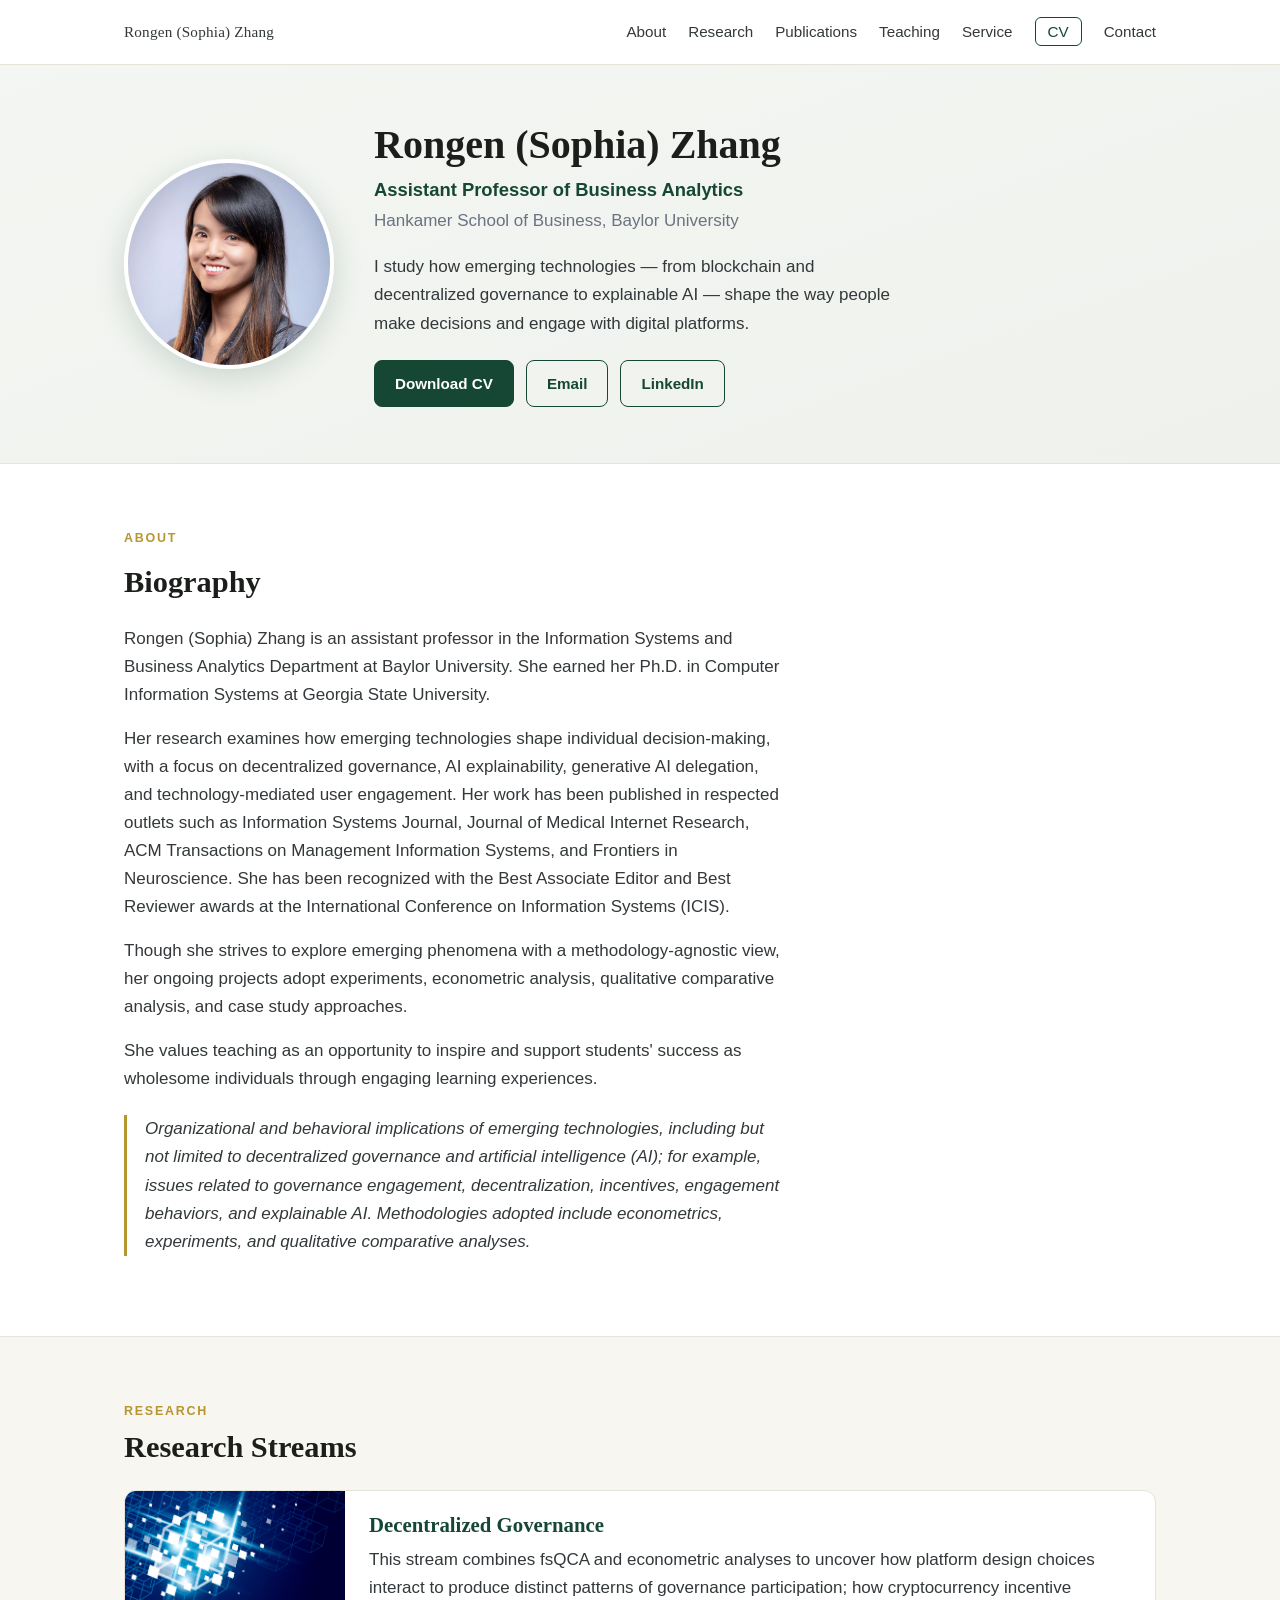
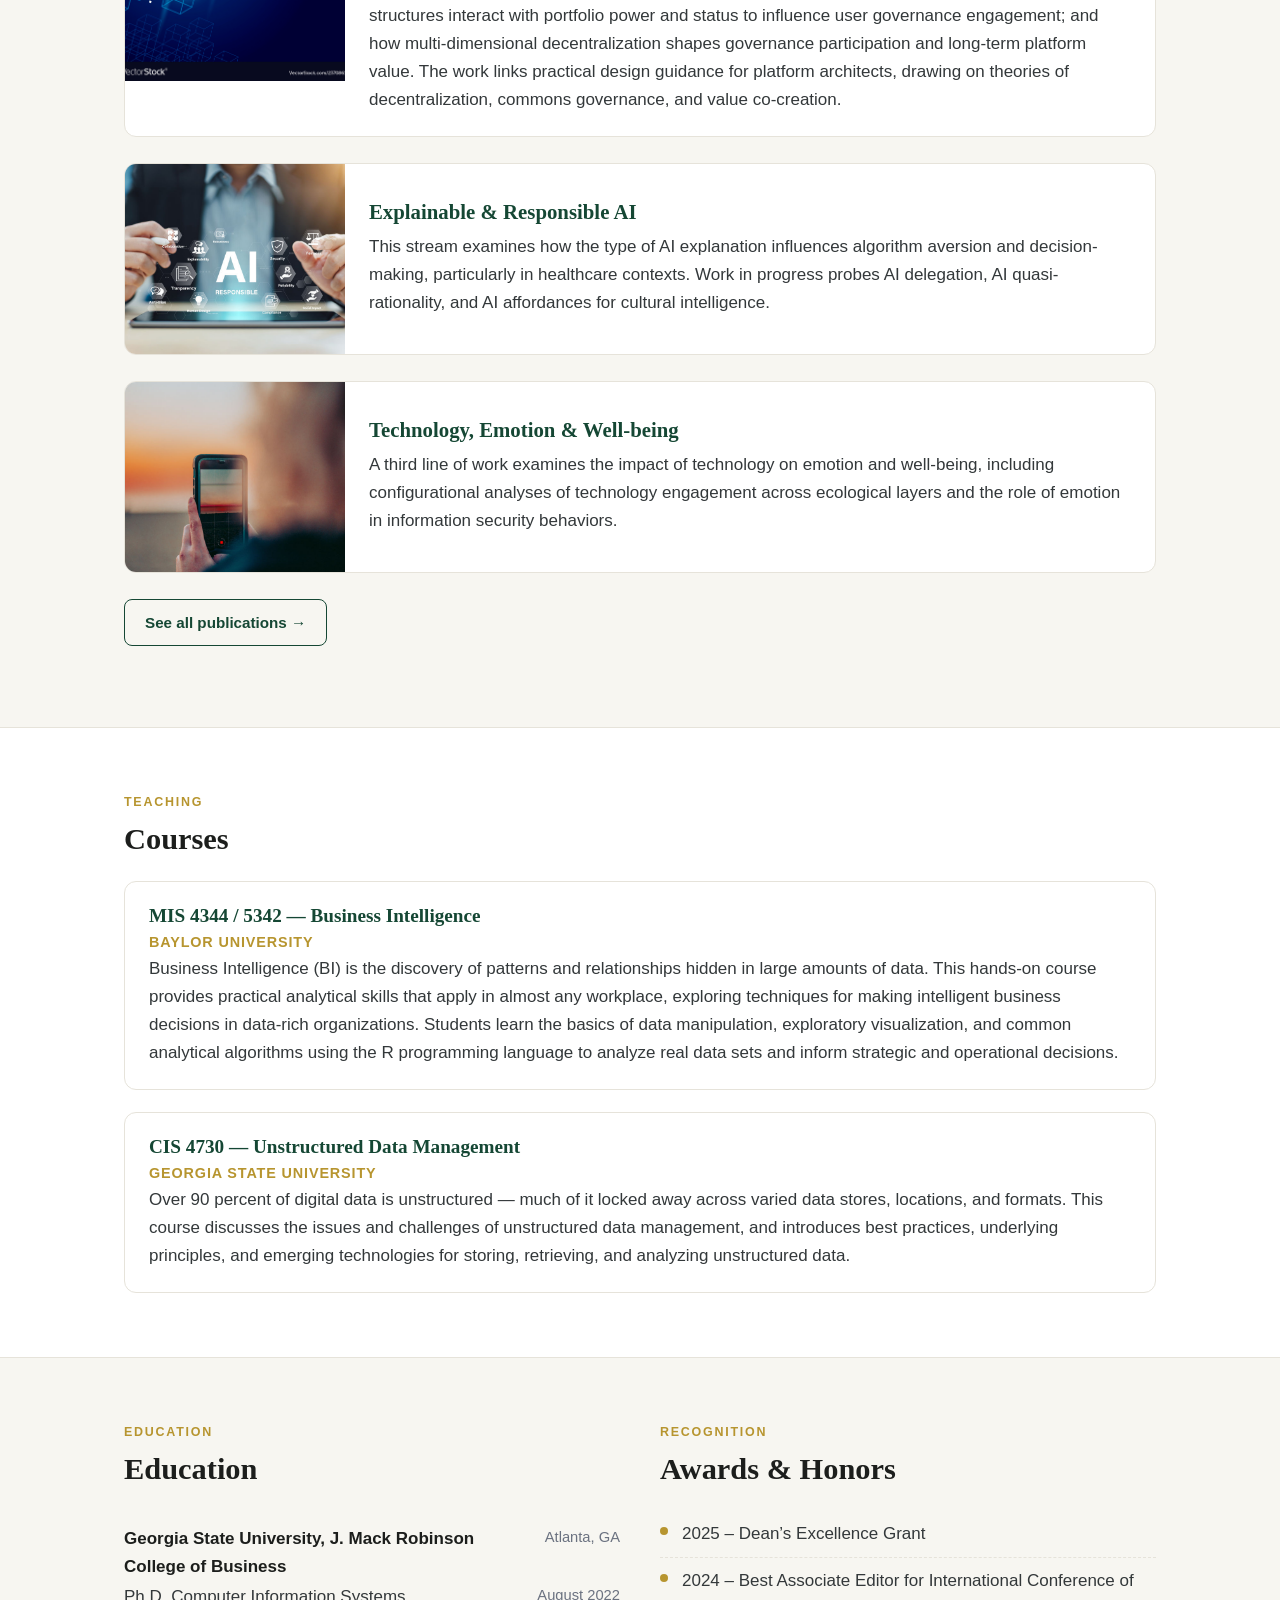
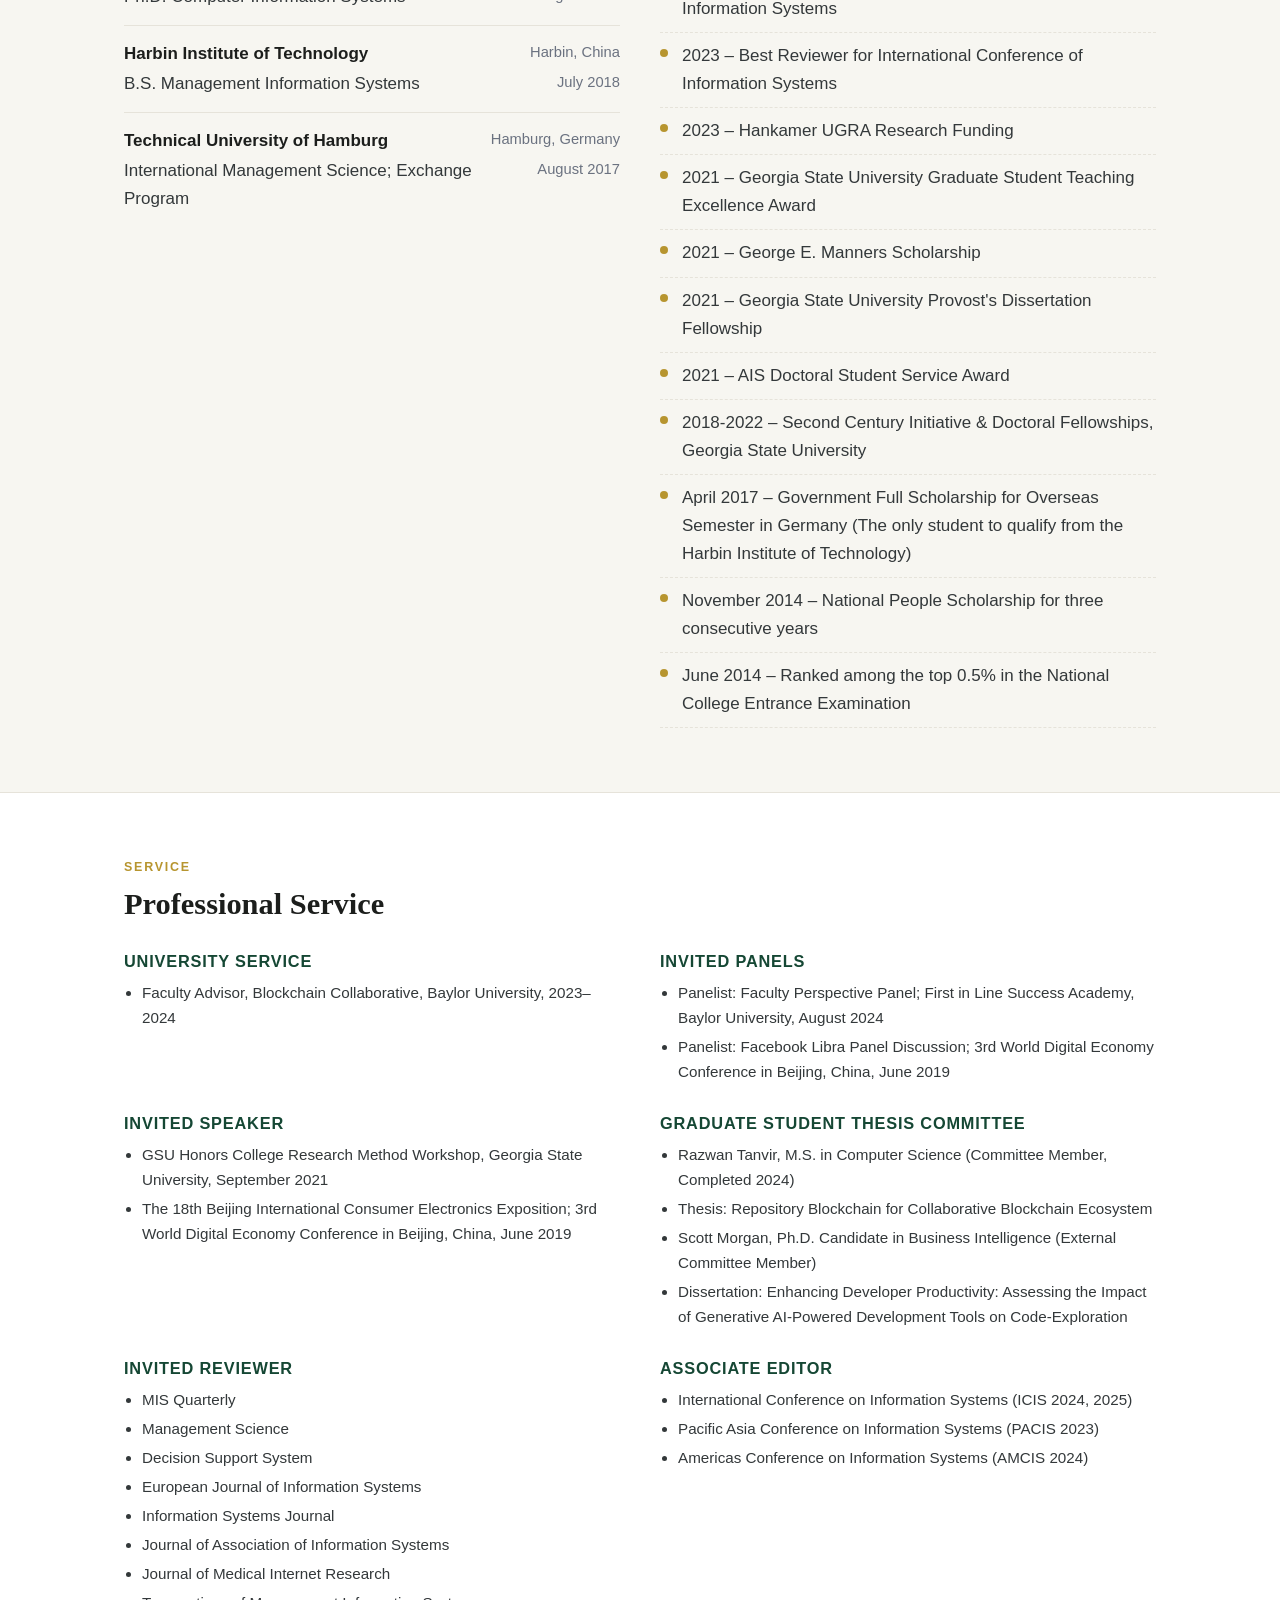
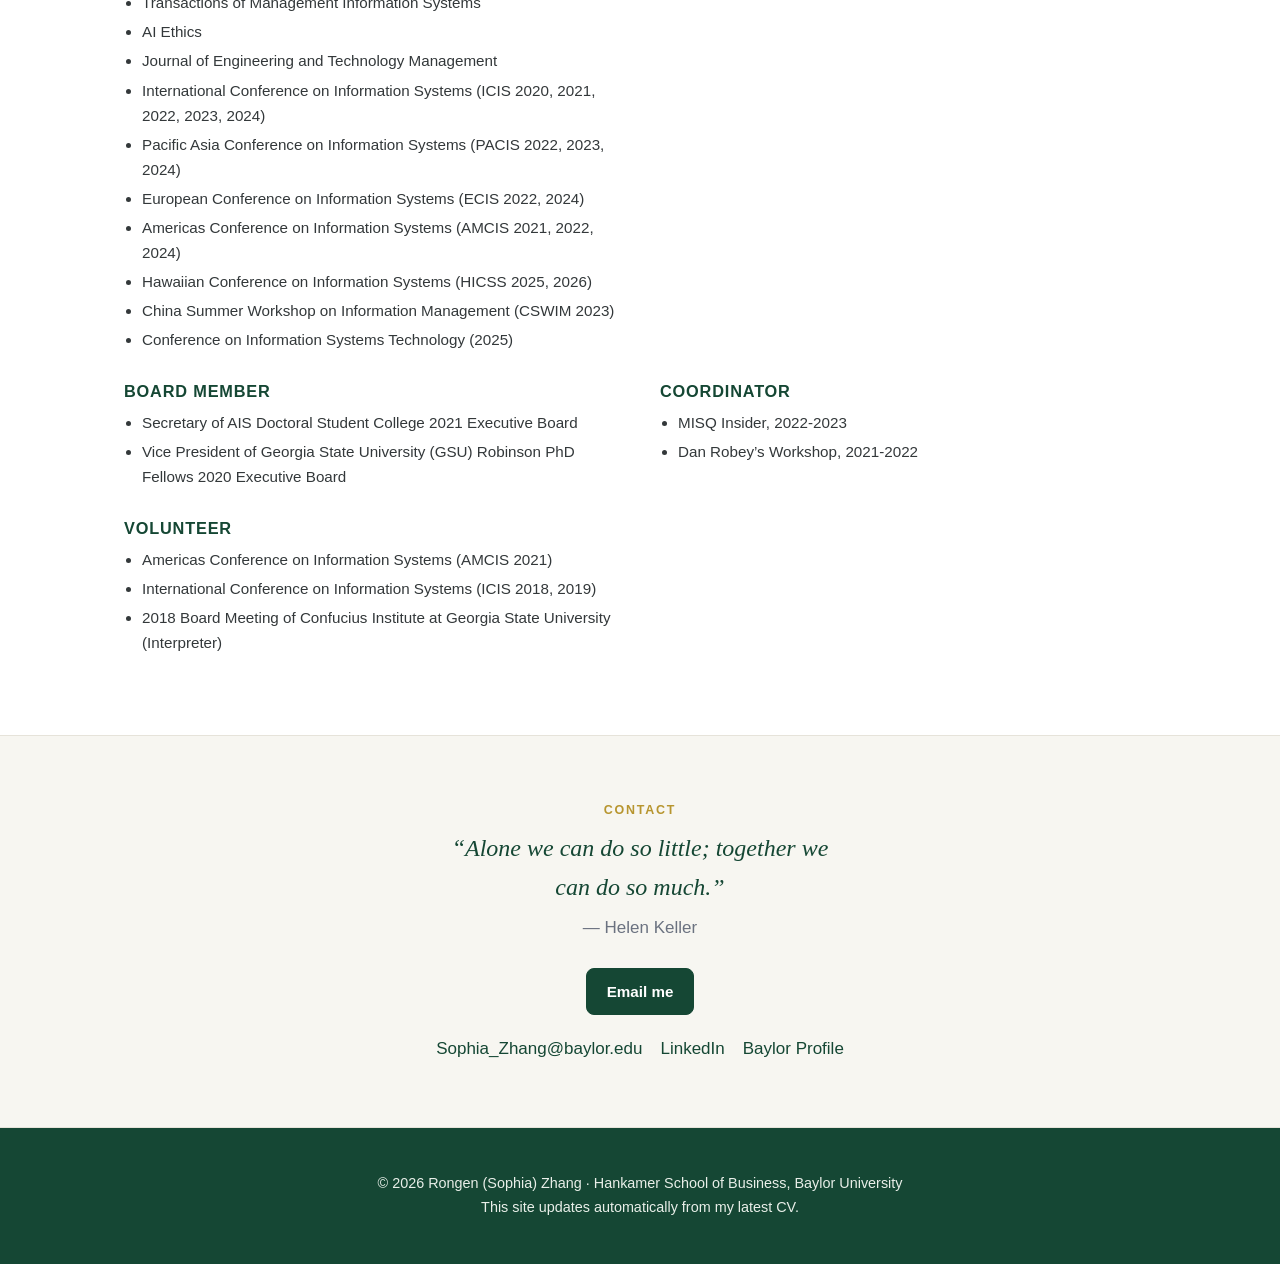
==== docs/index.html @ 72b899aa "Initial self-updating academic website generated from CV" ====
<!DOCTYPE html>
<html lang="en">
<head>
<meta charset="utf-8">
<meta name="viewport" content="width=device-width, initial-scale=1">
<title>Rongen (Sophia) Zhang — Assistant Professor of Business Analytics</title>
<meta name="description" content="Rongen (Sophia) Zhang, Assistant Professor of Business Analytics, Hankamer School of Business, Baylor University. Research on decentralized governance, explainable and responsible AI, and technology-mediated engagement.">
<link rel="stylesheet" href="assets/css/style.css">
</head>
<body>

<nav class="nav">
  <div class="wrap">
    <a class="brand" href="#top">Rongen (Sophia) Zhang</a>
    <button class="menu-btn" aria-label="Menu" onclick="document.getElementById('menu').classList.toggle('open')">☰</button>
    <ul id="menu">
      <li><a href="#about">About</a></li>
      <li><a href="#research">Research</a></li>
      <li><a href="publications.html">Publications</a></li>
      <li><a href="#teaching">Teaching</a></li>
      <li><a href="#service">Service</a></li>
      <li><a class="cv-link" href="cv.pdf" target="_blank" rel="noopener">CV</a></li>
      <li><a href="#contact">Contact</a></li>
    </ul>
  </div>
</nav>

<header class="hero" id="top">
  <div class="wrap">
    <div class="hero-photo">
      <img src="assets/img/headshot.jpg" alt="Rongen (Sophia) Zhang">
    </div>
    <div class="hero-text">
      <h1>Rongen (Sophia) Zhang</h1>
      <p class="role">Assistant Professor of Business Analytics</p>
      <p class="aff">Hankamer School of Business, Baylor University</p>
      <p class="lead">I study how emerging technologies — from blockchain and decentralized governance to explainable AI — shape the way people make decisions and engage with digital platforms.</p>
      <div class="actions">
        <a class="btn" href="cv.pdf" target="_blank" rel="noopener">Download CV</a>
        <a class="btn ghost" href="mailto:Sophia_Zhang@baylor.edu">Email</a>
        <a class="btn ghost" href="https://www.linkedin.com/in/rongen-sophia-zhang/" target="_blank" rel="noopener">LinkedIn</a>
      </div>
    </div>
  </div>
</header>

<main>
  <section class="block about" id="about">
    <div class="wrap">
      <p class="eyebrow">About</p>
      <h2>Biography</h2>
      <div class="about"><p>Rongen (Sophia) Zhang is an assistant professor in the Information Systems and Business Analytics Department at Baylor University. She earned her Ph.D. in Computer Information Systems at Georgia State University.</p><p>Her research examines how emerging technologies shape individual decision-making, with a focus on decentralized governance, AI explainability, generative AI delegation, and technology-mediated user engagement. Her work has been published in respected outlets such as Information Systems Journal, Journal of Medical Internet Research, ACM Transactions on Management Information Systems, and Frontiers in Neuroscience. She has been recognized with the Best Associate Editor and Best Reviewer awards at the International Conference on Information Systems (ICIS).</p><p>Though she strives to explore emerging phenomena with a methodology-agnostic view, her ongoing projects adopt experiments, econometric analysis, qualitative comparative analysis, and case study approaches.</p><p>She values teaching as an opportunity to inspire and support students' success as wholesome individuals through engaging learning experiences.</p></div>
      <p class="ri" style="margin-top:22px">Organizational and behavioral implications of emerging technologies, including but not limited to decentralized governance and artificial intelligence (AI); for example, issues related to governance engagement, decentralization, incentives, engagement behaviors, and explainable AI. Methodologies adopted include econometrics, experiments, and qualitative comparative analyses.</p>
    </div>
  </section>

  <section class="block soft" id="research">
    <div class="wrap">
      <p class="eyebrow">Research</p>
      <h2>Research Streams</h2>
      <div class="streams"><article class="stream"><div class="stream-img"><img src="assets/img/stream-blockchain.jpg" alt="" loading="lazy"></div><div class="stream-body"><h3>Decentralized Governance</h3><p>This stream combines fsQCA and econometric analyses to uncover how platform design choices interact to produce distinct patterns of governance participation; how cryptocurrency incentive structures interact with portfolio power and status to influence user governance engagement; and how multi-dimensional decentralization shapes governance participation and long-term platform value. The work links practical design guidance for platform architects, drawing on theories of decentralization, commons governance, and value co-creation.</p></div></article>
<article class="stream"><div class="stream-img"><img src="assets/img/stream-ai.jpg" alt="" loading="lazy"></div><div class="stream-body"><h3>Explainable &amp; Responsible AI</h3><p>This stream examines how the type of AI explanation influences algorithm aversion and decision-making, particularly in healthcare contexts. Work in progress probes AI delegation, AI quasi-rationality, and AI affordances for cultural intelligence.</p></div></article>
<article class="stream"><div class="stream-img"><img src="assets/img/stream-wellbeing.jpg" alt="" loading="lazy"></div><div class="stream-body"><h3>Technology, Emotion &amp; Well-being</h3><p>A third line of work examines the impact of technology on emotion and well-being, including configurational analyses of technology engagement across ecological layers and the role of emotion in information security behaviors.</p></div></article></div>
      <p style="margin-top:26px"><a class="btn ghost" href="publications.html">See all publications →</a></p>
    </div>
  </section>

  <section class="block" id="teaching">
    <div class="wrap">
      <p class="eyebrow">Teaching</p>
      <h2>Courses</h2>
      <div class="courses"><article class="course"><h3>MIS 4344 / 5342 — Business Intelligence</h3><p class="course-inst">Baylor University</p><p>Business Intelligence (BI) is the discovery of patterns and relationships hidden in large amounts of data. This hands-on course provides practical analytical skills that apply in almost any workplace, exploring techniques for making intelligent business decisions in data-rich organizations. Students learn the basics of data manipulation, exploratory visualization, and common analytical algorithms using the R programming language to analyze real data sets and inform strategic and operational decisions.</p></article>
<article class="course"><h3>CIS 4730 — Unstructured Data Management</h3><p class="course-inst">Georgia State University</p><p>Over 90 percent of digital data is unstructured — much of it locked away across varied data stores, locations, and formats. This course discusses the issues and challenges of unstructured data management, and introduces best practices, underlying principles, and emerging technologies for storing, retrieving, and analyzing unstructured data.</p></article></div>
    </div>
  </section>

  <section class="block soft" id="cv-detail">
    <div class="wrap">
      <div class="cols">
        <div>
          <p class="eyebrow">Education</p>
          <h2>Education</h2>
          <ul class="edu"><li><span class="edu-org">Georgia State University, J. Mack Robinson College of Business</span><span class="edu-meta">Atlanta, GA</span><span class="edu-role">Ph.D. Computer Information Systems</span><span class="edu-meta">August 2022</span></li>
<li><span class="edu-org">Harbin Institute of Technology</span><span class="edu-meta">Harbin, China</span><span class="edu-role">B.S. Management Information Systems</span><span class="edu-meta">July 2018</span></li>
<li><span class="edu-org">Technical University of Hamburg</span><span class="edu-meta">Hamburg, Germany</span><span class="edu-role">International Management Science; Exchange Program</span><span class="edu-meta">August 2017</span></li></ul>
        </div>
        <div>
          <p class="eyebrow">Recognition</p>
          <h2>Awards &amp; Honors</h2>
          <ul class="awards"><li>2025 – Dean’s Excellence Grant</li><li>2024 – Best Associate Editor for International Conference of Information Systems</li><li>2023 – Best Reviewer for International Conference of Information Systems</li><li>2023 – Hankamer UGRA Research Funding</li><li>2021 – Georgia State University Graduate Student Teaching Excellence Award</li><li>2021 – George E. Manners Scholarship</li><li>2021 – Georgia State University Provost's Dissertation Fellowship</li><li>2021 – AIS Doctoral Student Service Award</li><li>2018-2022 – Second Century Initiative &amp; Doctoral Fellowships, Georgia State University</li><li>April 2017 – Government Full Scholarship for Overseas Semester in Germany (The only student to qualify from the Harbin Institute of Technology)</li><li>November 2014 – National People Scholarship for three consecutive years</li><li>June 2014 – Ranked among the top 0.5% in the National College Entrance Examination</li></ul>
        </div>
      </div>
    </div>
  </section>

  <section class="block" id="service">
    <div class="wrap">
      <p class="eyebrow">Service</p>
      <h2>Professional Service</h2>
      <div class="service"><div class="svc-group"><h3>University Service</h3><ul><li>Faculty Advisor, Blockchain Collaborative, Baylor University, 2023–2024</li></ul></div>
<div class="svc-group"><h3>Invited Panels</h3><ul><li>Panelist: Faculty Perspective Panel; First in Line Success Academy, Baylor University, August 2024</li><li>Panelist: Facebook Libra Panel Discussion; 3rd World Digital Economy Conference in Beijing, China, June 2019</li></ul></div>
<div class="svc-group"><h3>Invited Speaker</h3><ul><li>GSU Honors College Research Method Workshop, Georgia State University, September 2021</li><li>The 18th Beijing International Consumer Electronics Exposition; 3rd World Digital Economy Conference in Beijing, China, June 2019</li></ul></div>
<div class="svc-group"><h3>Graduate Student Thesis Committee</h3><ul><li>Razwan Tanvir, M.S. in Computer Science (Committee Member, Completed 2024)</li><li>Thesis: Repository Blockchain for Collaborative Blockchain Ecosystem</li><li>Scott Morgan, Ph.D. Candidate in Business Intelligence (External Committee Member)</li><li>Dissertation: Enhancing Developer Productivity: Assessing the Impact of Generative AI-Powered Development Tools on Code-Exploration</li></ul></div>
<div class="svc-group"><h3>Invited Reviewer</h3><ul><li>MIS Quarterly</li><li>Management Science</li><li>Decision Support System</li><li>European Journal of Information Systems</li><li>Information Systems Journal</li><li>Journal of Association of Information Systems</li><li>Journal of Medical Internet Research</li><li>Transactions of Management Information Systems</li><li>AI Ethics</li><li>Journal of Engineering and Technology Management</li><li>International Conference on Information Systems (ICIS 2020, 2021, 2022, 2023, 2024)</li><li>Pacific Asia Conference on Information Systems (PACIS 2022, 2023, 2024)</li><li>European Conference on Information Systems (ECIS 2022, 2024)</li><li>Americas Conference on Information Systems (AMCIS 2021, 2022, 2024)</li><li>Hawaiian Conference on Information Systems (HICSS 2025, 2026)</li><li>China Summer Workshop on Information Management (CSWIM 2023)</li><li>Conference on Information Systems Technology (2025)</li></ul></div>
<div class="svc-group"><h3>Associate Editor</h3><ul><li>International Conference on Information Systems (ICIS 2024, 2025)</li><li>Pacific Asia Conference on Information Systems (PACIS 2023)</li><li>Americas Conference on Information Systems (AMCIS 2024)</li></ul></div>
<div class="svc-group"><h3>Board Member</h3><ul><li>Secretary of AIS Doctoral Student College 2021 Executive Board</li><li>Vice President of Georgia State University (GSU) Robinson PhD Fellows 2020 Executive Board</li></ul></div>
<div class="svc-group"><h3>Coordinator</h3><ul><li>MISQ Insider, 2022-2023</li><li>Dan Robey’s Workshop, 2021-2022</li></ul></div>
<div class="svc-group"><h3>Volunteer</h3><ul><li>Americas Conference on Information Systems (AMCIS 2021)</li><li>International Conference on Information Systems (ICIS 2018, 2019)</li><li>2018 Board Meeting of Confucius Institute at Georgia State University (Interpreter)</li></ul></div></div>
    </div>
  </section>

  <section class="block soft" id="contact">
    <div class="wrap contact">
      <p class="eyebrow">Contact</p>
      <p class="quote">“Alone we can do so little; together we can do so much.”</p>
      <p class="quote-author">— Helen Keller</p>
      <a class="btn" href="mailto:Sophia_Zhang@baylor.edu">Email me</a>
      <div class="contact-links">
        <a href="mailto:Sophia_Zhang@baylor.edu">Sophia_Zhang@baylor.edu</a>
        <a href="https://www.linkedin.com/in/rongen-sophia-zhang/" target="_blank" rel="noopener">LinkedIn</a>
        <a href="https://hankamer.baylor.edu/person/rongen-sophia-zhang" target="_blank" rel="noopener">Baylor Profile</a>
      </div>
    </div>
  </section>
</main>

<footer>
  <div class="wrap">
    <p>© 2026 Rongen (Sophia) Zhang · Hankamer School of Business, Baylor University<br>
    This site updates automatically from my latest CV.</p>
  </div>
</footer>

</body>
</html>
---- docs/assets/css/style.css ----
/* sophia-zhang.com — hand-written, no frameworks. */
:root{
  --green:#154734;      /* Baylor green */
  --green-2:#1e5e45;
  --gold:#b7952f;
  --ink:#1c1e1c;
  --body:#33383a;
  --muted:#6b7280;
  --line:#e6e3da;
  --bg:#ffffff;
  --bg-soft:#f7f6f1;
  --max:1080px;
  --serif:Georgia,"Times New Roman",serif;
  --sans:-apple-system,BlinkMacSystemFont,"Segoe UI",Roboto,Helvetica,Arial,sans-serif;
}
*{box-sizing:border-box}
html{scroll-behavior:smooth}
body{
  margin:0;font-family:var(--sans);color:var(--body);
  background:var(--bg);line-height:1.65;font-size:17px;
  -webkit-font-smoothing:antialiased;
}
img{max-width:100%;display:block}
a{color:var(--green);text-decoration:none}
a:hover{text-decoration:underline}
h1,h2,h3{font-family:var(--serif);color:var(--ink);line-height:1.2;font-weight:600}
.wrap{max-width:var(--max);margin:0 auto;padding:0 24px}

/* ---- nav ---- */
.nav{
  position:sticky;top:0;z-index:50;background:rgba(255,255,255,.94);
  backdrop-filter:saturate(150%) blur(8px);border-bottom:1px solid var(--line);
}
.nav .wrap{display:flex;align-items:center;justify-content:space-between;
  min-height:64px;gap:16px}
.brand{font-family:var(--serif);font-weight:600;font-size:1.15rem;color:var(--green);
  letter-spacing:.2px}
.brand:hover{text-decoration:none}
.nav ul{list-style:none;display:flex;gap:22px;margin:0;padding:0;flex-wrap:wrap}
.nav a{color:var(--body);font-size:.95rem;font-weight:500}
.nav a:hover{color:var(--green);text-decoration:none}
.nav .cv-link{color:var(--green);border:1px solid var(--green);border-radius:6px;
  padding:5px 12px}
.nav .cv-link:hover{background:var(--green);color:#fff}
.menu-btn{display:none;background:none;border:0;font-size:1.5rem;color:var(--green);
  cursor:pointer}

/* ---- hero ---- */
.hero{background:linear-gradient(160deg,#f4f6f3 0%,#eef1ec 100%);
  border-bottom:1px solid var(--line)}
.hero .wrap{display:grid;grid-template-columns:210px 1fr;gap:40px;
  align-items:center;padding:56px 24px}
.hero-photo img{width:210px;height:210px;border-radius:50%;object-fit:cover;
  box-shadow:0 8px 30px rgba(21,71,52,.18);border:4px solid #fff}
.hero h1{font-size:2.5rem;margin:0 0 6px}
.hero .role{font-size:1.15rem;color:var(--green);font-weight:600;margin:0}
.hero .aff{color:var(--muted);margin:2px 0 18px}
.hero .lead{max-width:56ch;margin:0 0 22px}
.actions{display:flex;gap:12px;flex-wrap:wrap}
.btn{display:inline-block;background:var(--green);color:#fff;padding:10px 20px;
  border-radius:8px;font-weight:600;font-size:.95rem;border:1px solid var(--green)}
.btn:hover{background:var(--green-2);text-decoration:none}
.btn.ghost{background:transparent;color:var(--green)}
.btn.ghost:hover{background:var(--green);color:#fff}

/* ---- sections ---- */
section.block{padding:64px 0;border-bottom:1px solid var(--line)}
section.block.soft{background:var(--bg-soft)}
.eyebrow{text-transform:uppercase;letter-spacing:.14em;font-size:.78rem;
  color:var(--gold);font-weight:700;margin:0 0 8px}
.block h2{font-size:1.9rem;margin:0 0 24px}
.about p{max-width:70ch;margin:0 0 16px}
.ri{max-width:72ch;font-style:italic;color:var(--body);border-left:3px solid var(--gold);
  padding-left:18px}

/* research streams */
.streams{display:grid;gap:26px}
.stream{display:grid;grid-template-columns:220px 1fr;gap:24px;align-items:center;
  background:#fff;border:1px solid var(--line);border-radius:12px;overflow:hidden}
.stream-img{height:100%}
.stream-img img{width:220px;height:190px;object-fit:cover}
.stream-body{padding:22px 24px 22px 0}
.stream-body h3{margin:0 0 8px;font-size:1.3rem;color:var(--green)}
.stream-body p{margin:0;color:var(--body)}

/* education / lists */
.edu{list-style:none;margin:0;padding:0}
.edu li{display:grid;grid-template-columns:1fr auto;gap:2px 16px;
  padding:14px 0;border-bottom:1px solid var(--line)}
.edu li:last-child{border-bottom:0}
.edu-org{font-weight:600;color:var(--ink)}
.edu-role{color:var(--body)}
.edu-meta{color:var(--muted);font-size:.92rem;text-align:right}

/* courses */
.courses{display:grid;gap:22px}
.course{background:#fff;border:1px solid var(--line);border-radius:12px;padding:22px 24px}
.course h3{margin:0 0 4px;font-size:1.2rem;color:var(--green)}
.course-inst{margin:0 0 10px;color:var(--gold);font-weight:600;font-size:.9rem;
  text-transform:uppercase;letter-spacing:.06em}
.course p{margin:0}

/* two-col */
.cols{display:grid;grid-template-columns:1fr 1fr;gap:40px}
.awards{list-style:none;margin:0;padding:0}
.awards li{padding:9px 0 9px 22px;position:relative;border-bottom:1px dashed var(--line)}
.awards li:before{content:"";position:absolute;left:0;top:16px;width:8px;height:8px;
  background:var(--gold);border-radius:50%}
.plain{list-style:none;margin:0;padding:0}
.plain li{padding:6px 0;border-bottom:1px solid var(--line)}

/* service */
.service{display:grid;grid-template-columns:1fr 1fr;gap:8px 40px}
.svc-group{break-inside:avoid;margin-bottom:14px}
.svc-group h3{font-size:1.02rem;color:var(--green);margin:6px 0 6px;
  font-family:var(--sans);font-weight:700;text-transform:uppercase;
  letter-spacing:.05em}
.svc-group ul{margin:0;padding-left:18px}
.svc-group li{padding:2px 0;font-size:.95rem}

/* contact */
.contact{text-align:center}
.quote{font-family:var(--serif);font-size:1.5rem;color:var(--green);font-style:italic;
  max-width:34ch;margin:0 auto 6px}
.quote-author{color:var(--muted);margin:0 0 26px}
.contact-form{max-width:480px;margin:0 auto;display:grid;gap:12px;text-align:left}
.contact-form input,.contact-form textarea{padding:11px 14px;border:1px solid var(--line);
  border-radius:8px;font:inherit;font-size:.95rem}
.contact-links{margin-top:20px;display:flex;gap:18px;justify-content:center;
  color:var(--muted);flex-wrap:wrap}

/* footer */
footer{background:var(--green);color:#e9efe9;padding:30px 0;text-align:center;
  font-size:.9rem}
footer a{color:#fff}

/* publications page */
.pub-hero{padding:48px 0 12px}
.pub-hero h1{font-size:2.2rem;margin:0 0 6px}
.pub-hero .cv-note{color:var(--muted)}
.pubgroup{padding:26px 0;border-bottom:1px solid var(--line)}
.pubgroup h3{font-size:1.35rem;color:var(--green);margin:0 0 14px}
.pubgroup .count{display:inline-block;font-family:var(--sans);font-size:.8rem;
  background:var(--bg-soft);color:var(--muted);border:1px solid var(--line);
  border-radius:20px;padding:1px 10px;vertical-align:middle;font-weight:600}
.publist{margin:0;padding-left:26px}
.pub{margin:0 0 16px;padding-left:6px}
.pub-cite{margin:0}
.pub-note{margin:8px 0 0;color:var(--muted);font-size:.94rem}

/* responsive */
@media(max-width:820px){
  .nav ul{display:none;position:absolute;top:64px;left:0;right:0;background:#fff;
    flex-direction:column;gap:0;border-bottom:1px solid var(--line);padding:8px 0}
  .nav ul.open{display:flex}
  .nav ul li{padding:0 24px}
  .nav ul li a{display:block;padding:12px 0;border-bottom:1px solid var(--line)}
  .nav .cv-link{border:0;padding:12px 0}
  .menu-btn{display:block}
  .hero .wrap{grid-template-columns:1fr;text-align:center;gap:22px;padding:40px 24px}
  .hero-photo img{margin:0 auto}
  .hero .lead{margin-left:auto;margin-right:auto}
  .actions{justify-content:center}
  .cols,.service{grid-template-columns:1fr;gap:24px}
  .stream{grid-template-columns:1fr}
  .stream-img img{width:100%;height:200px}
  .stream-body{padding:0 22px 22px}
}
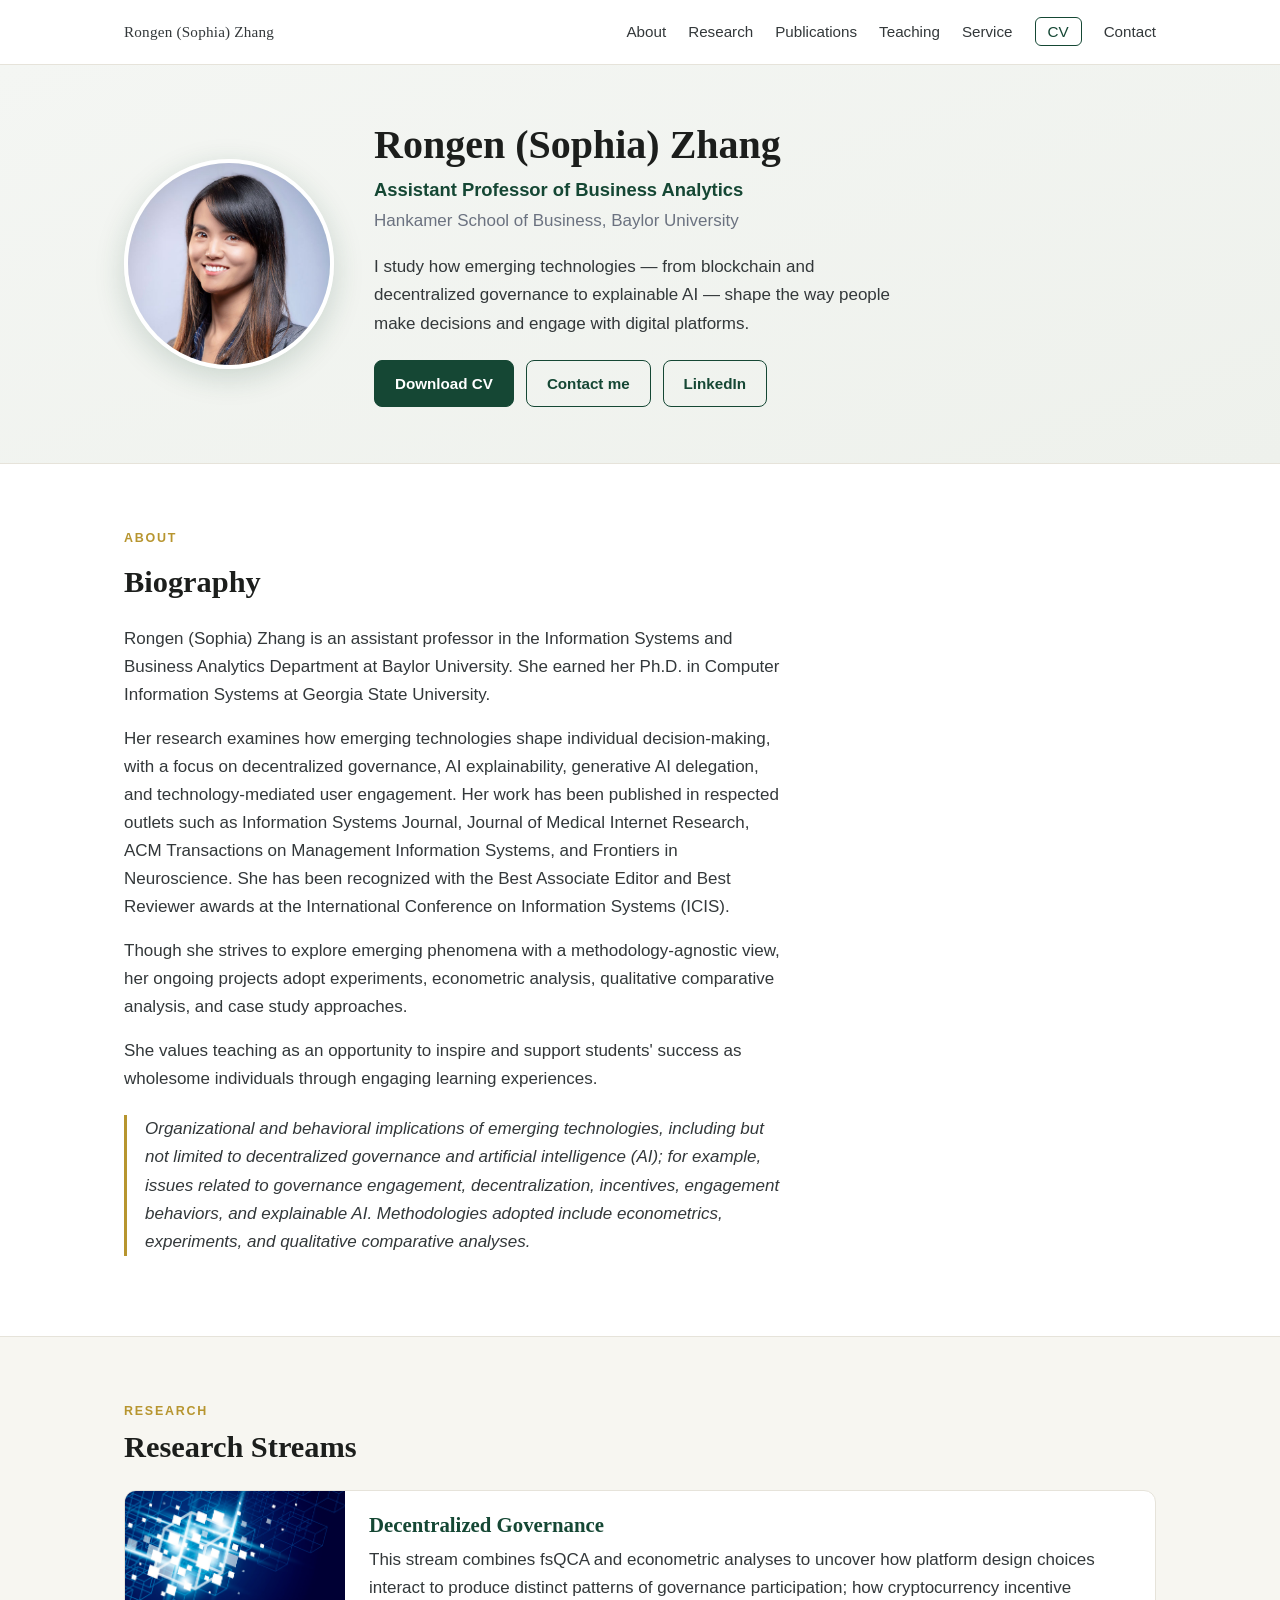
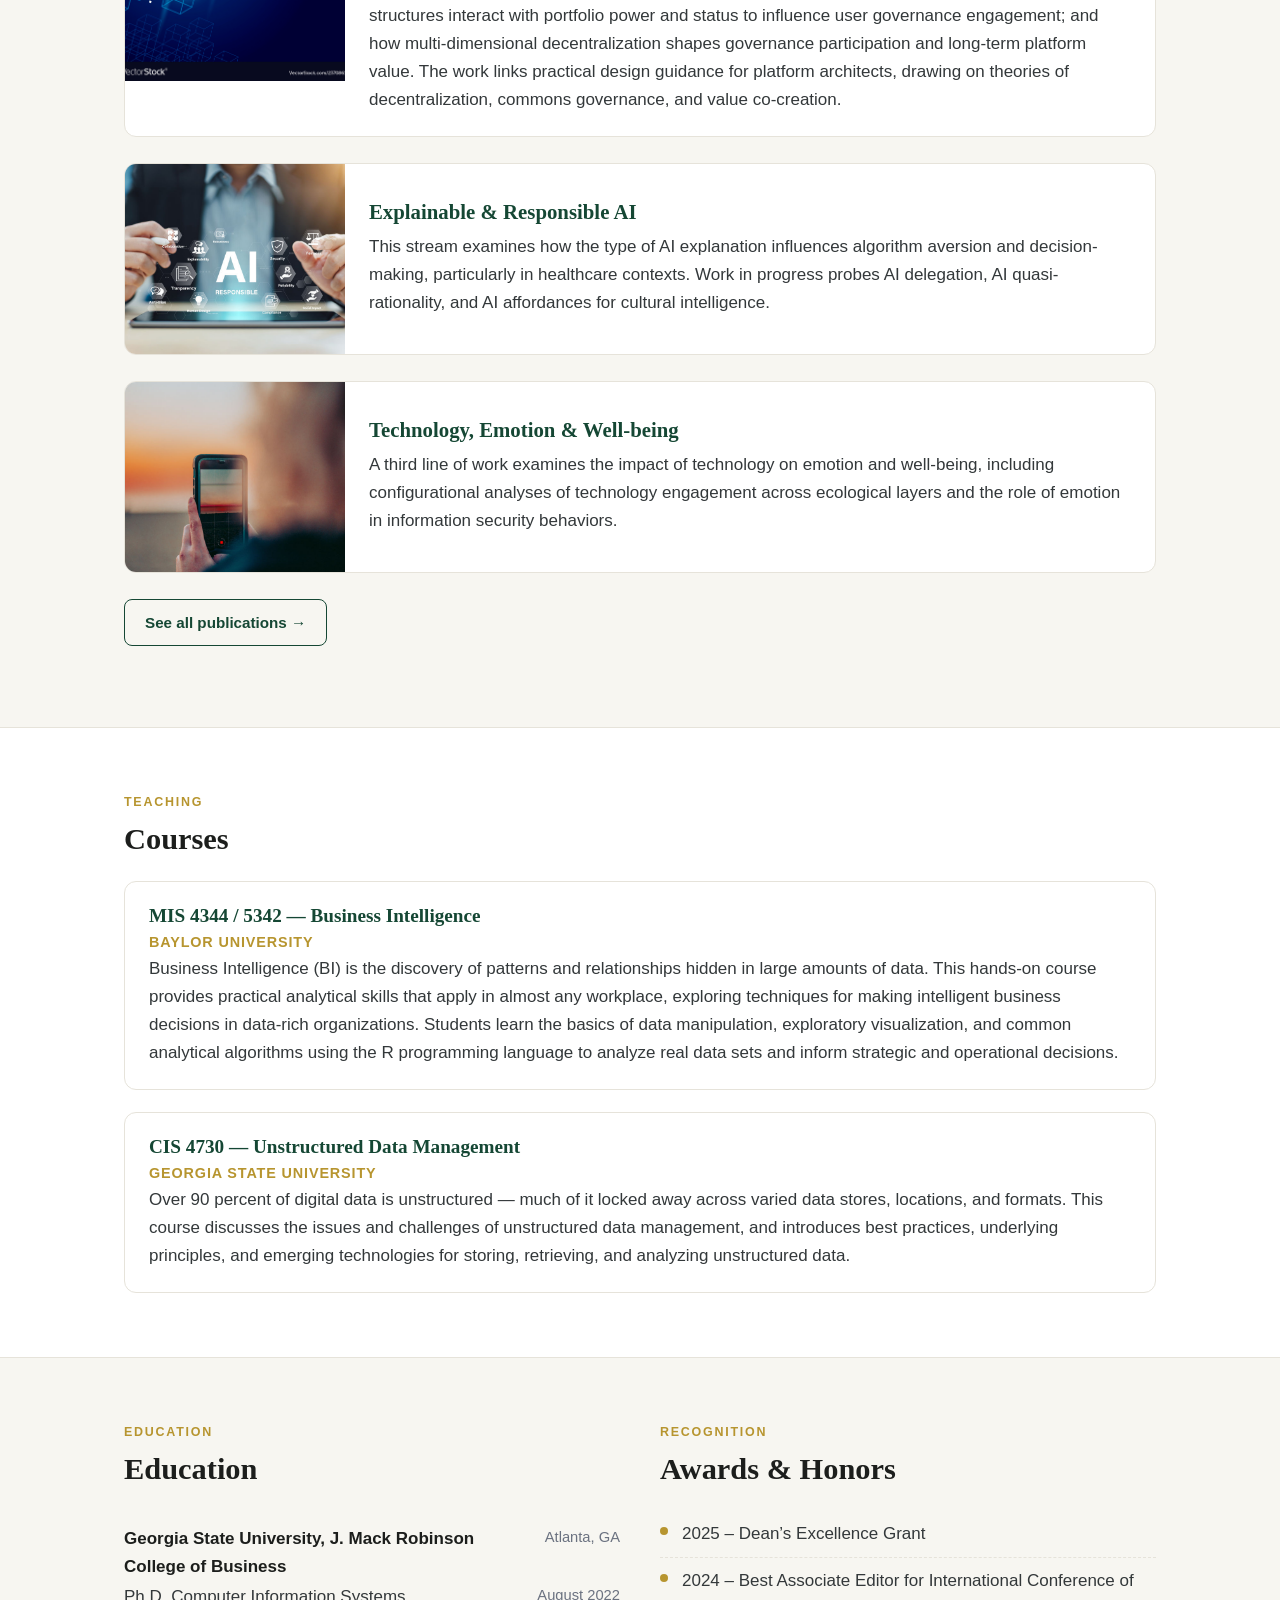
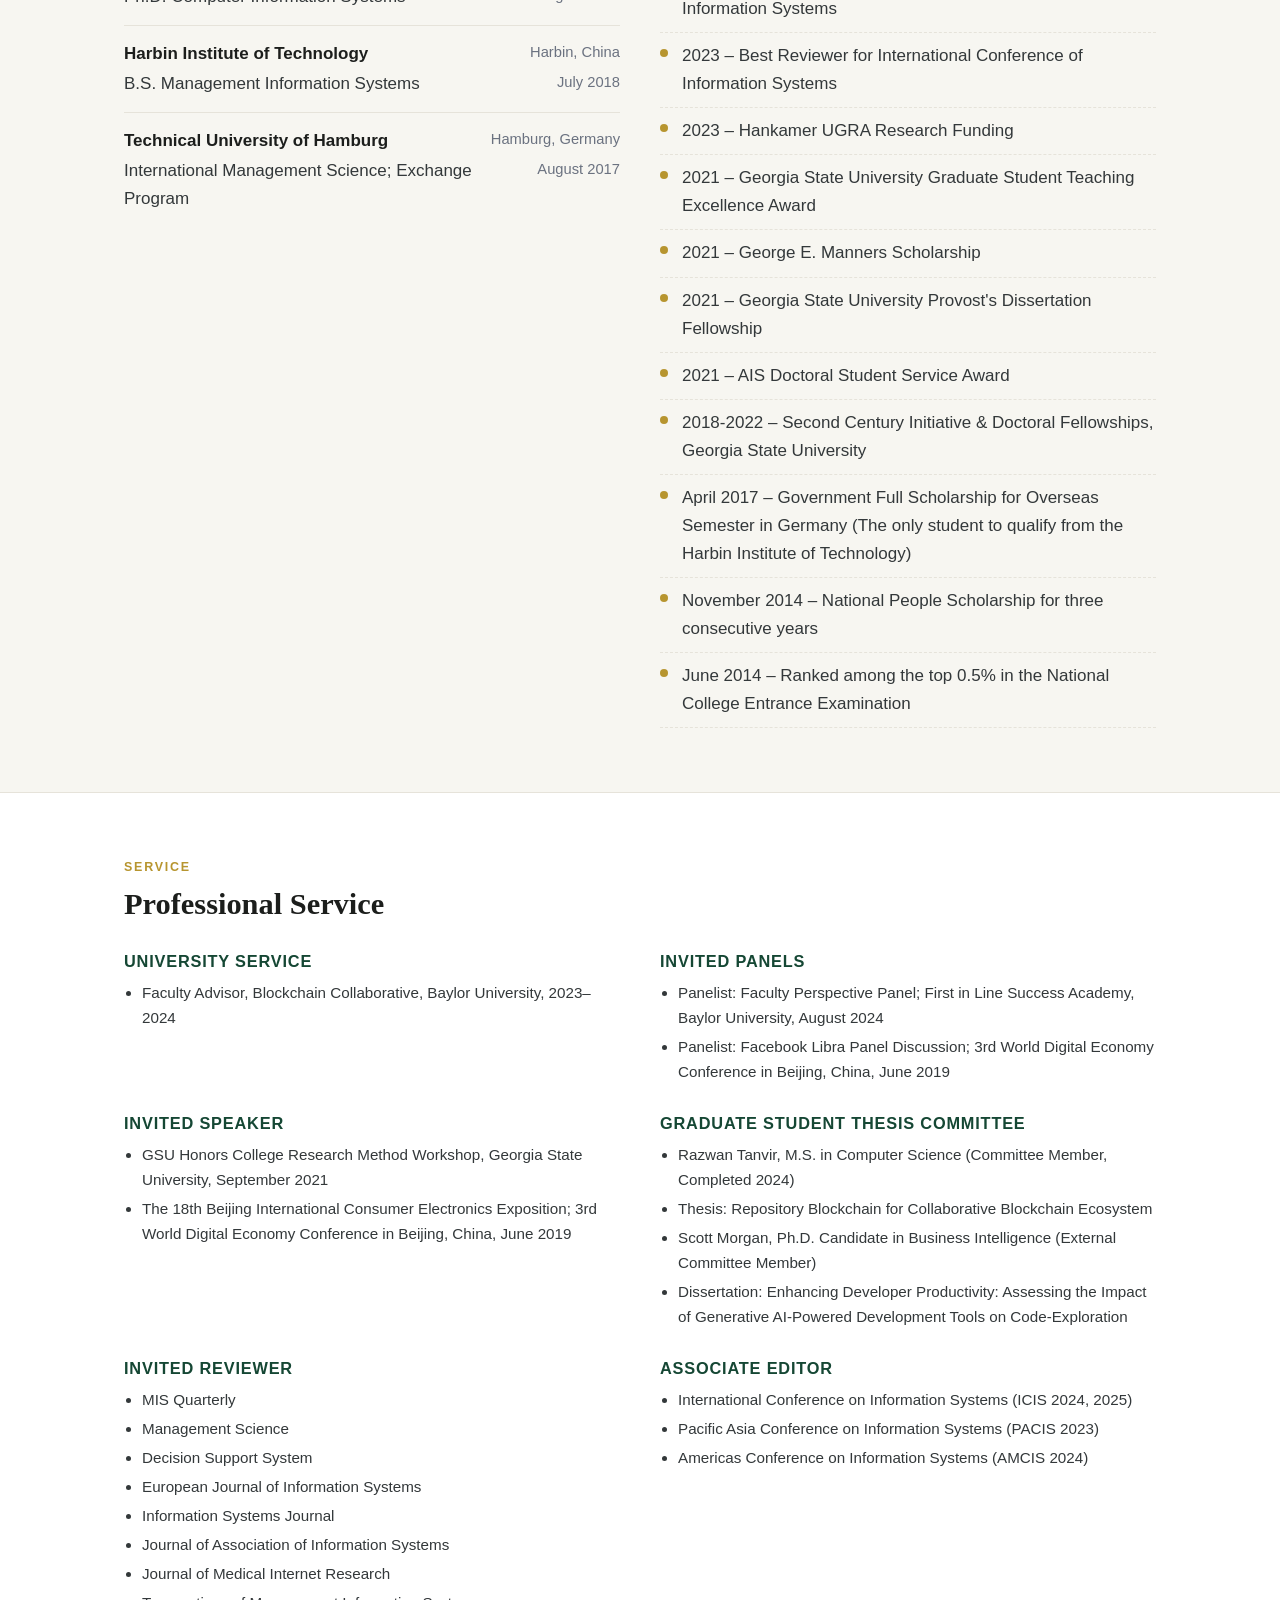
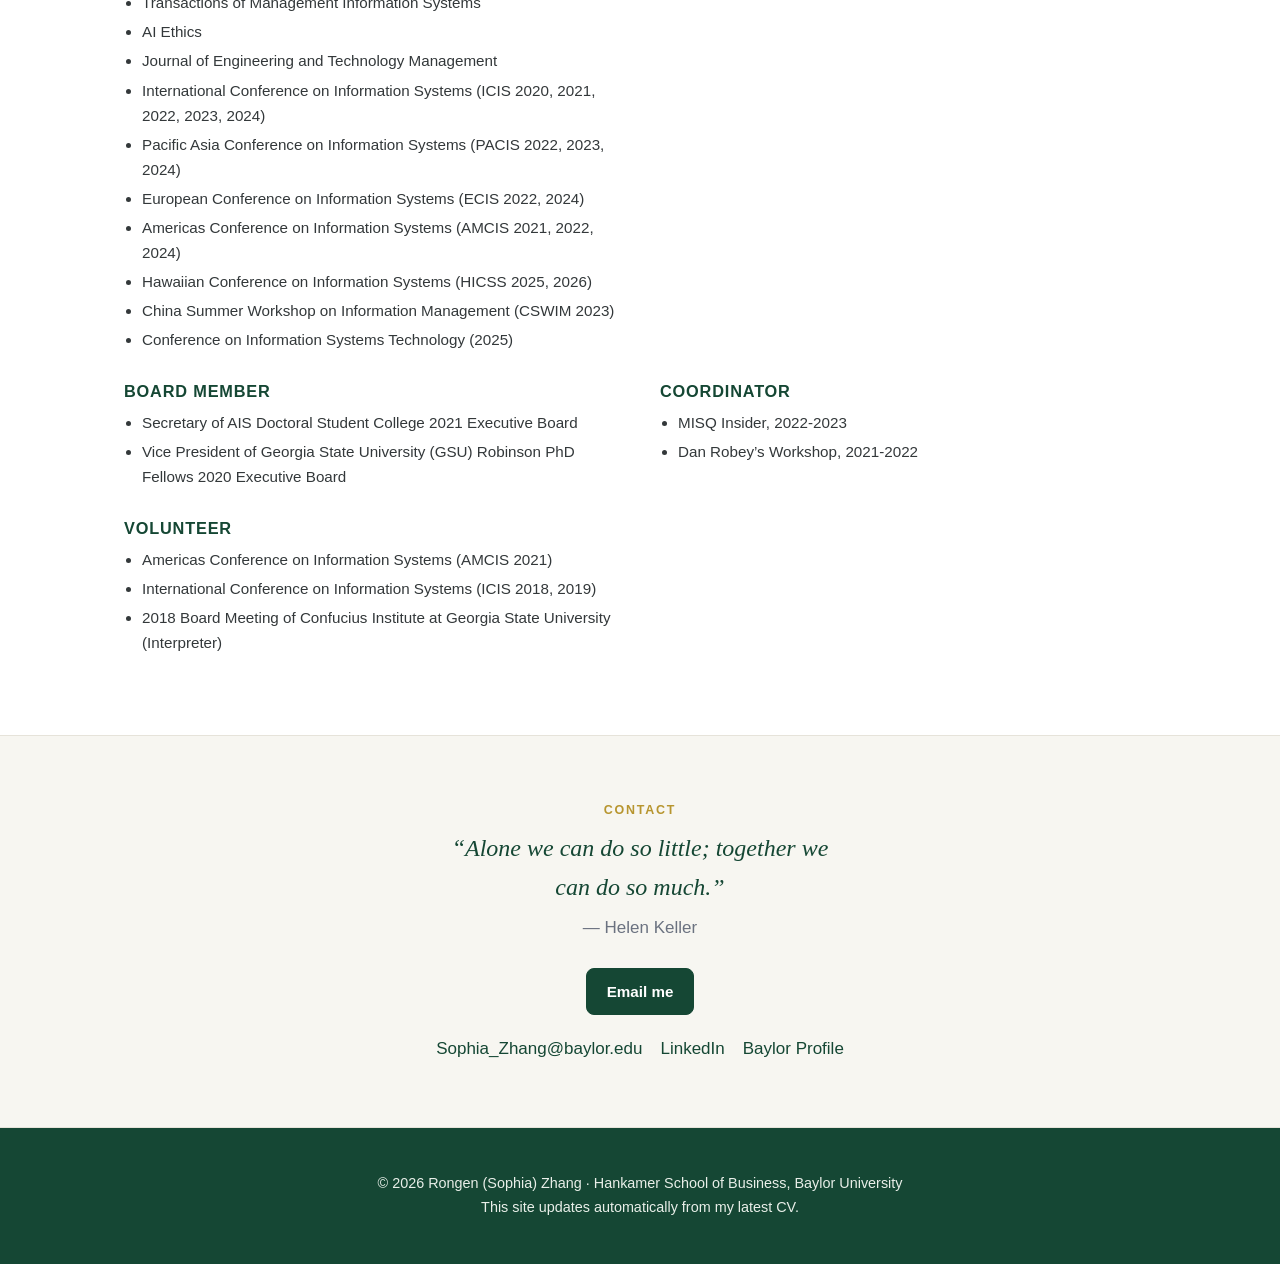
==== commit 2ddc0807: "Auto-update site from RongenZhang_CV_May7_2026.docx" ====
--- a/docs/index.html
+++ b/docs/index.html
@@ -37,7 +37,7 @@
       <p class="lead">I study how emerging technologies — from blockchain and decentralized governance to explainable AI — shape the way people make decisions and engage with digital platforms.</p>
       <div class="actions">
         <a class="btn" href="cv.pdf" target="_blank" rel="noopener">Download CV</a>
-        <a class="btn ghost" href="mailto:Sophia_Zhang@baylor.edu">Email</a>
+        <a class="btn ghost" href="#contact">Contact me</a>
         <a class="btn ghost" href="https://www.linkedin.com/in/rongen-sophia-zhang/" target="_blank" rel="noopener">LinkedIn</a>
       </div>
     </div>
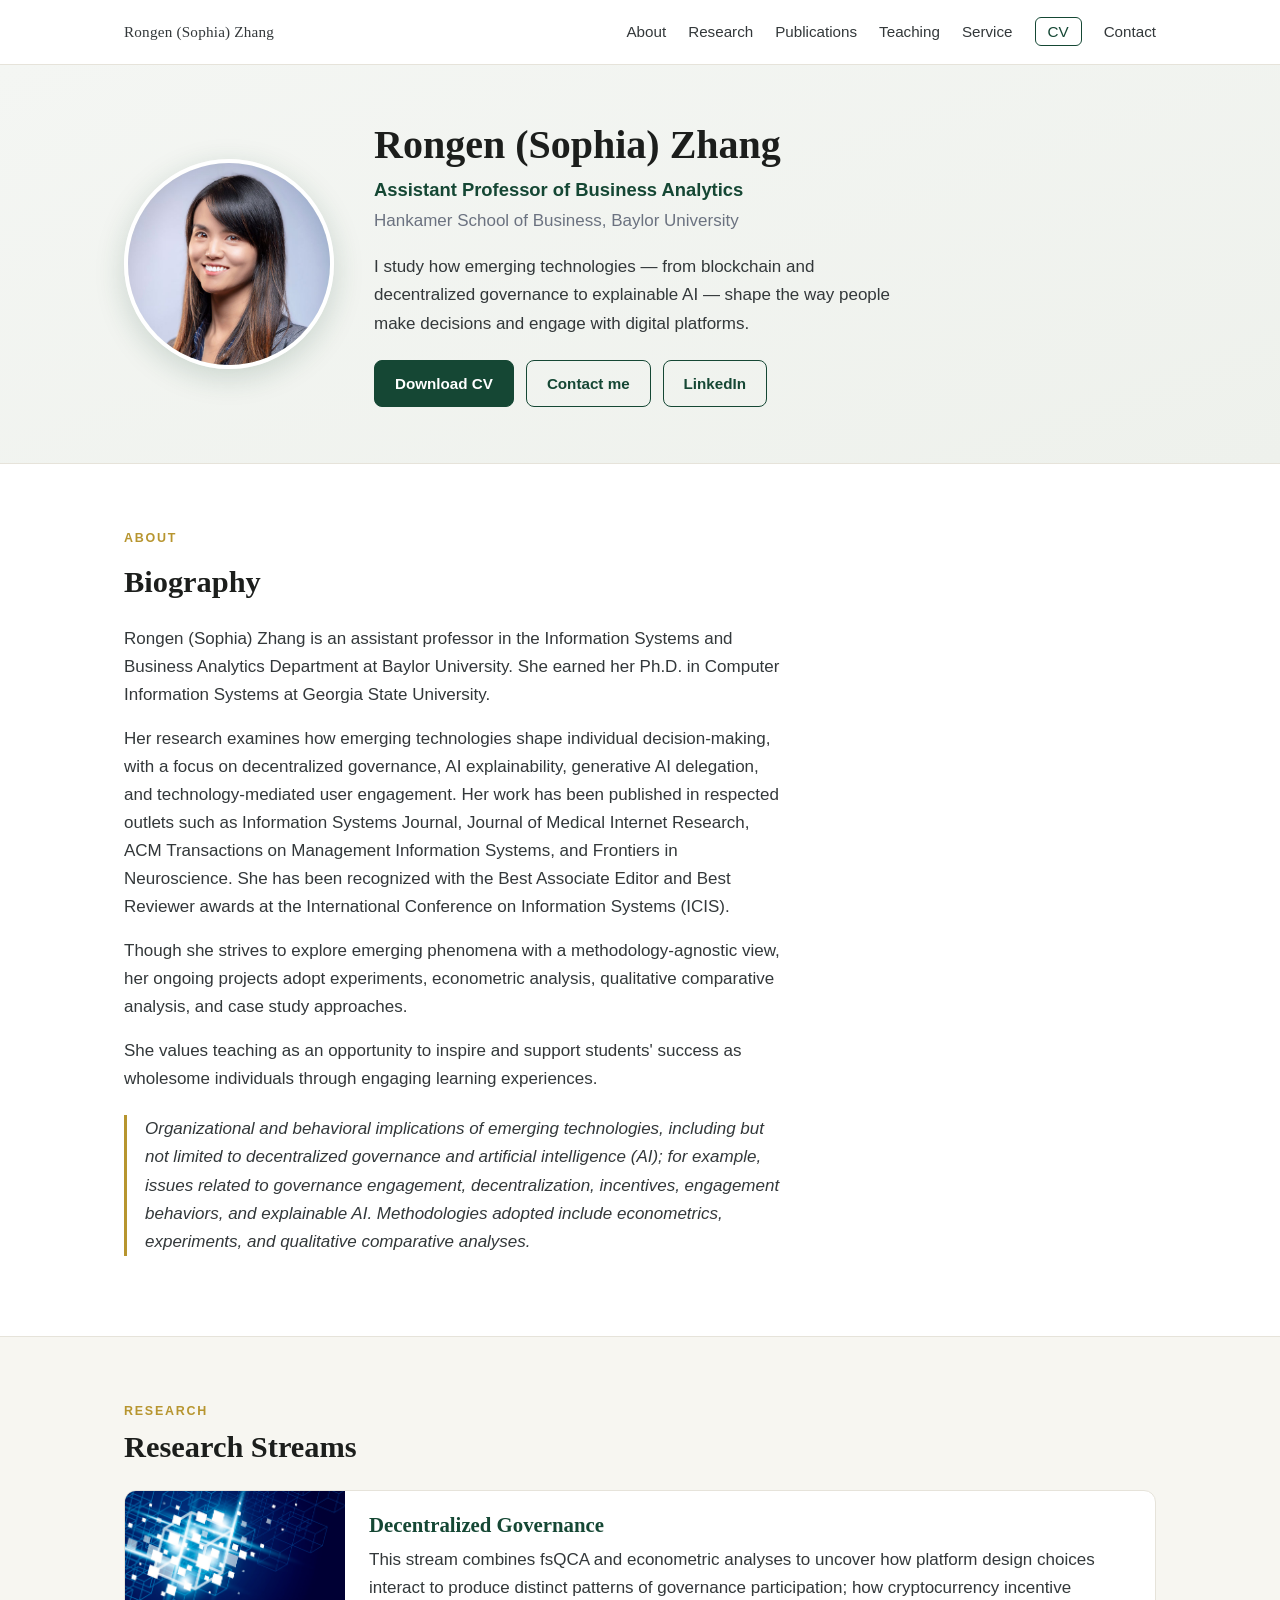
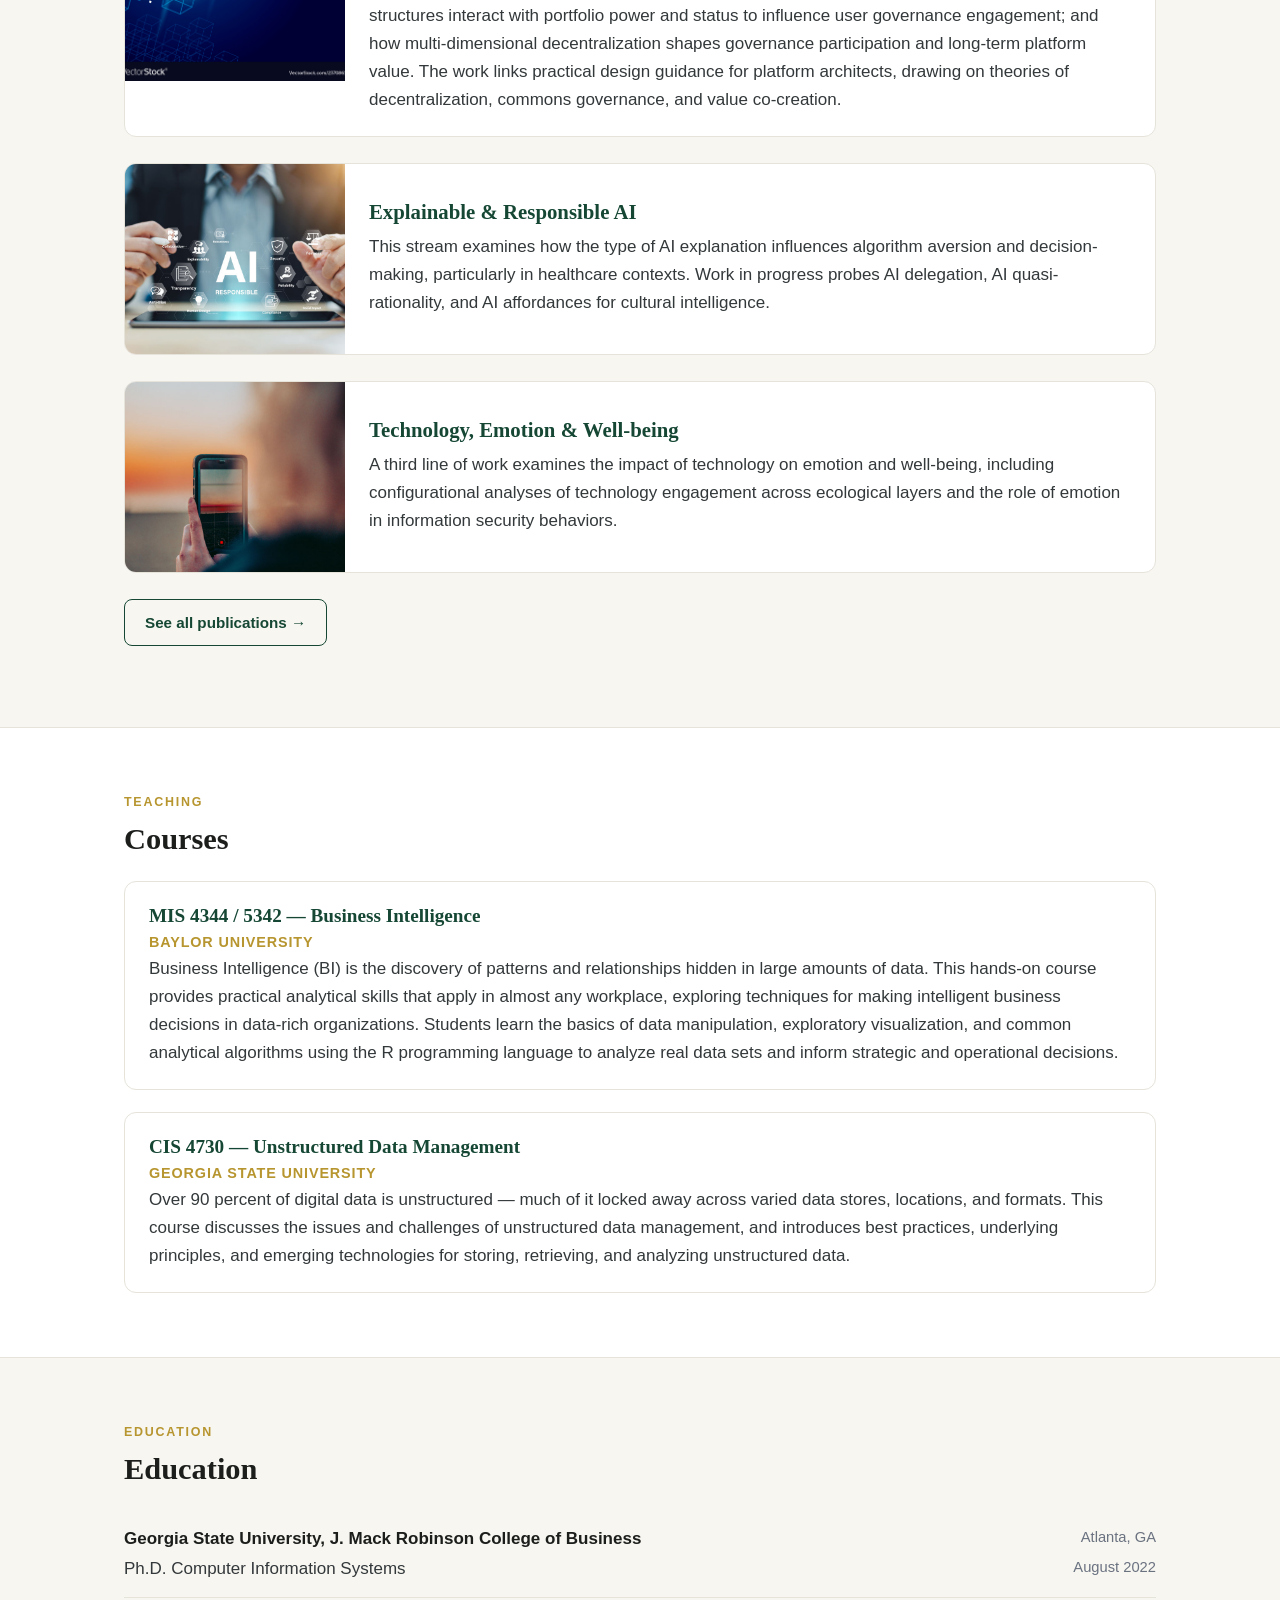
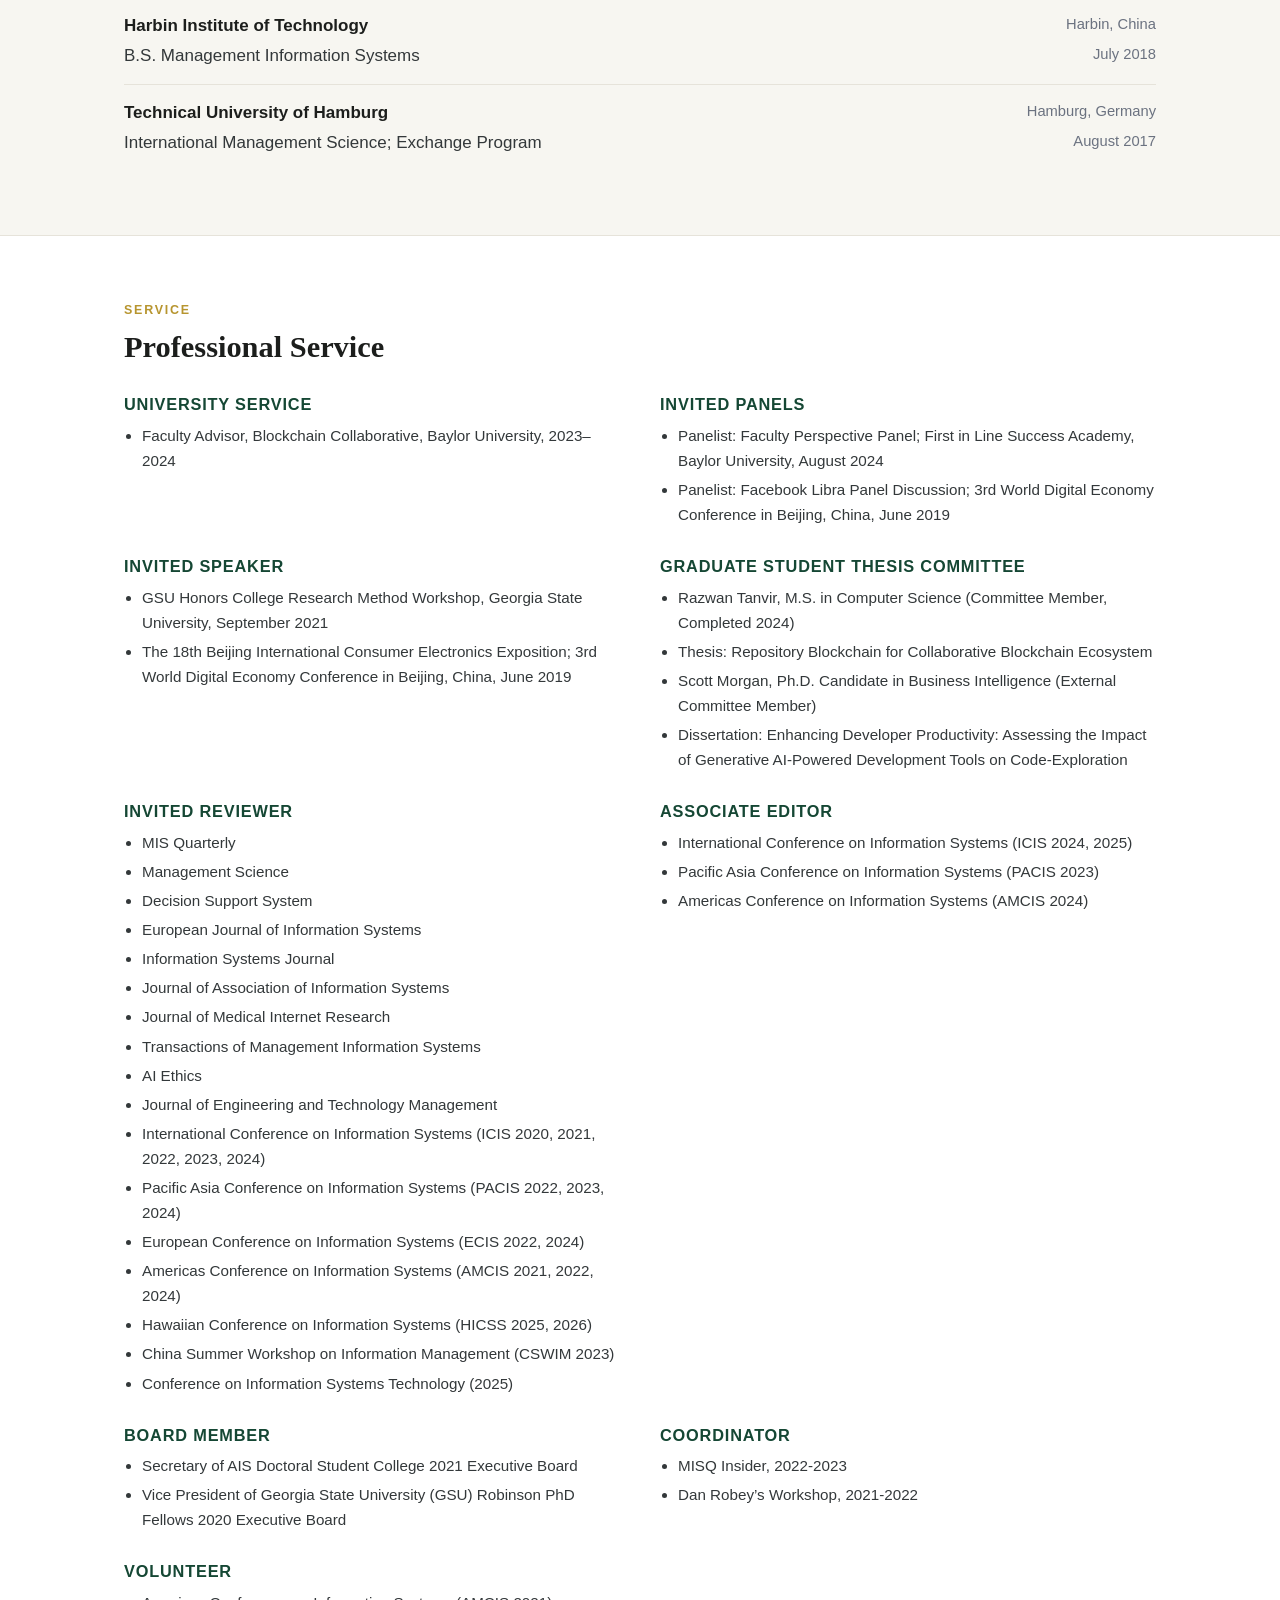
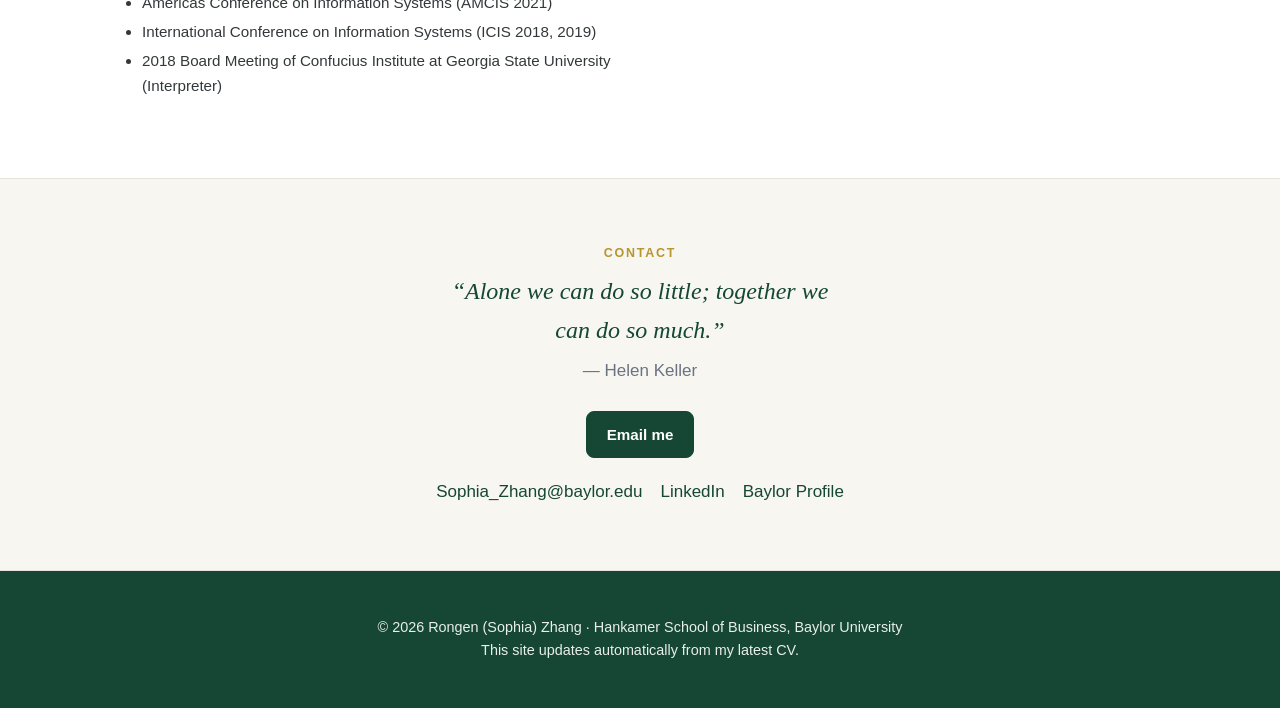
==== commit 048b4854: "Remove Awards from homepage; hero button -> Contact me; detect PDF changes in rebuild" ====
--- a/docs/index.html
+++ b/docs/index.html
@@ -76,20 +76,11 @@
 
   <section class="block soft" id="cv-detail">
     <div class="wrap">
-      <div class="cols">
-        <div>
-          <p class="eyebrow">Education</p>
-          <h2>Education</h2>
-          <ul class="edu"><li><span class="edu-org">Georgia State University, J. Mack Robinson College of Business</span><span class="edu-meta">Atlanta, GA</span><span class="edu-role">Ph.D. Computer Information Systems</span><span class="edu-meta">August 2022</span></li>
+      <p class="eyebrow">Education</p>
+      <h2>Education</h2>
+      <ul class="edu"><li><span class="edu-org">Georgia State University, J. Mack Robinson College of Business</span><span class="edu-meta">Atlanta, GA</span><span class="edu-role">Ph.D. Computer Information Systems</span><span class="edu-meta">August 2022</span></li>
 <li><span class="edu-org">Harbin Institute of Technology</span><span class="edu-meta">Harbin, China</span><span class="edu-role">B.S. Management Information Systems</span><span class="edu-meta">July 2018</span></li>
 <li><span class="edu-org">Technical University of Hamburg</span><span class="edu-meta">Hamburg, Germany</span><span class="edu-role">International Management Science; Exchange Program</span><span class="edu-meta">August 2017</span></li></ul>
-        </div>
-        <div>
-          <p class="eyebrow">Recognition</p>
-          <h2>Awards &amp; Honors</h2>
-          <ul class="awards"><li>2025 – Dean’s Excellence Grant</li><li>2024 – Best Associate Editor for International Conference of Information Systems</li><li>2023 – Best Reviewer for International Conference of Information Systems</li><li>2023 – Hankamer UGRA Research Funding</li><li>2021 – Georgia State University Graduate Student Teaching Excellence Award</li><li>2021 – George E. Manners Scholarship</li><li>2021 – Georgia State University Provost's Dissertation Fellowship</li><li>2021 – AIS Doctoral Student Service Award</li><li>2018-2022 – Second Century Initiative &amp; Doctoral Fellowships, Georgia State University</li><li>April 2017 – Government Full Scholarship for Overseas Semester in Germany (The only student to qualify from the Harbin Institute of Technology)</li><li>November 2014 – National People Scholarship for three consecutive years</li><li>June 2014 – Ranked among the top 0.5% in the National College Entrance Examination</li></ul>
-        </div>
-      </div>
     </div>
   </section>
 
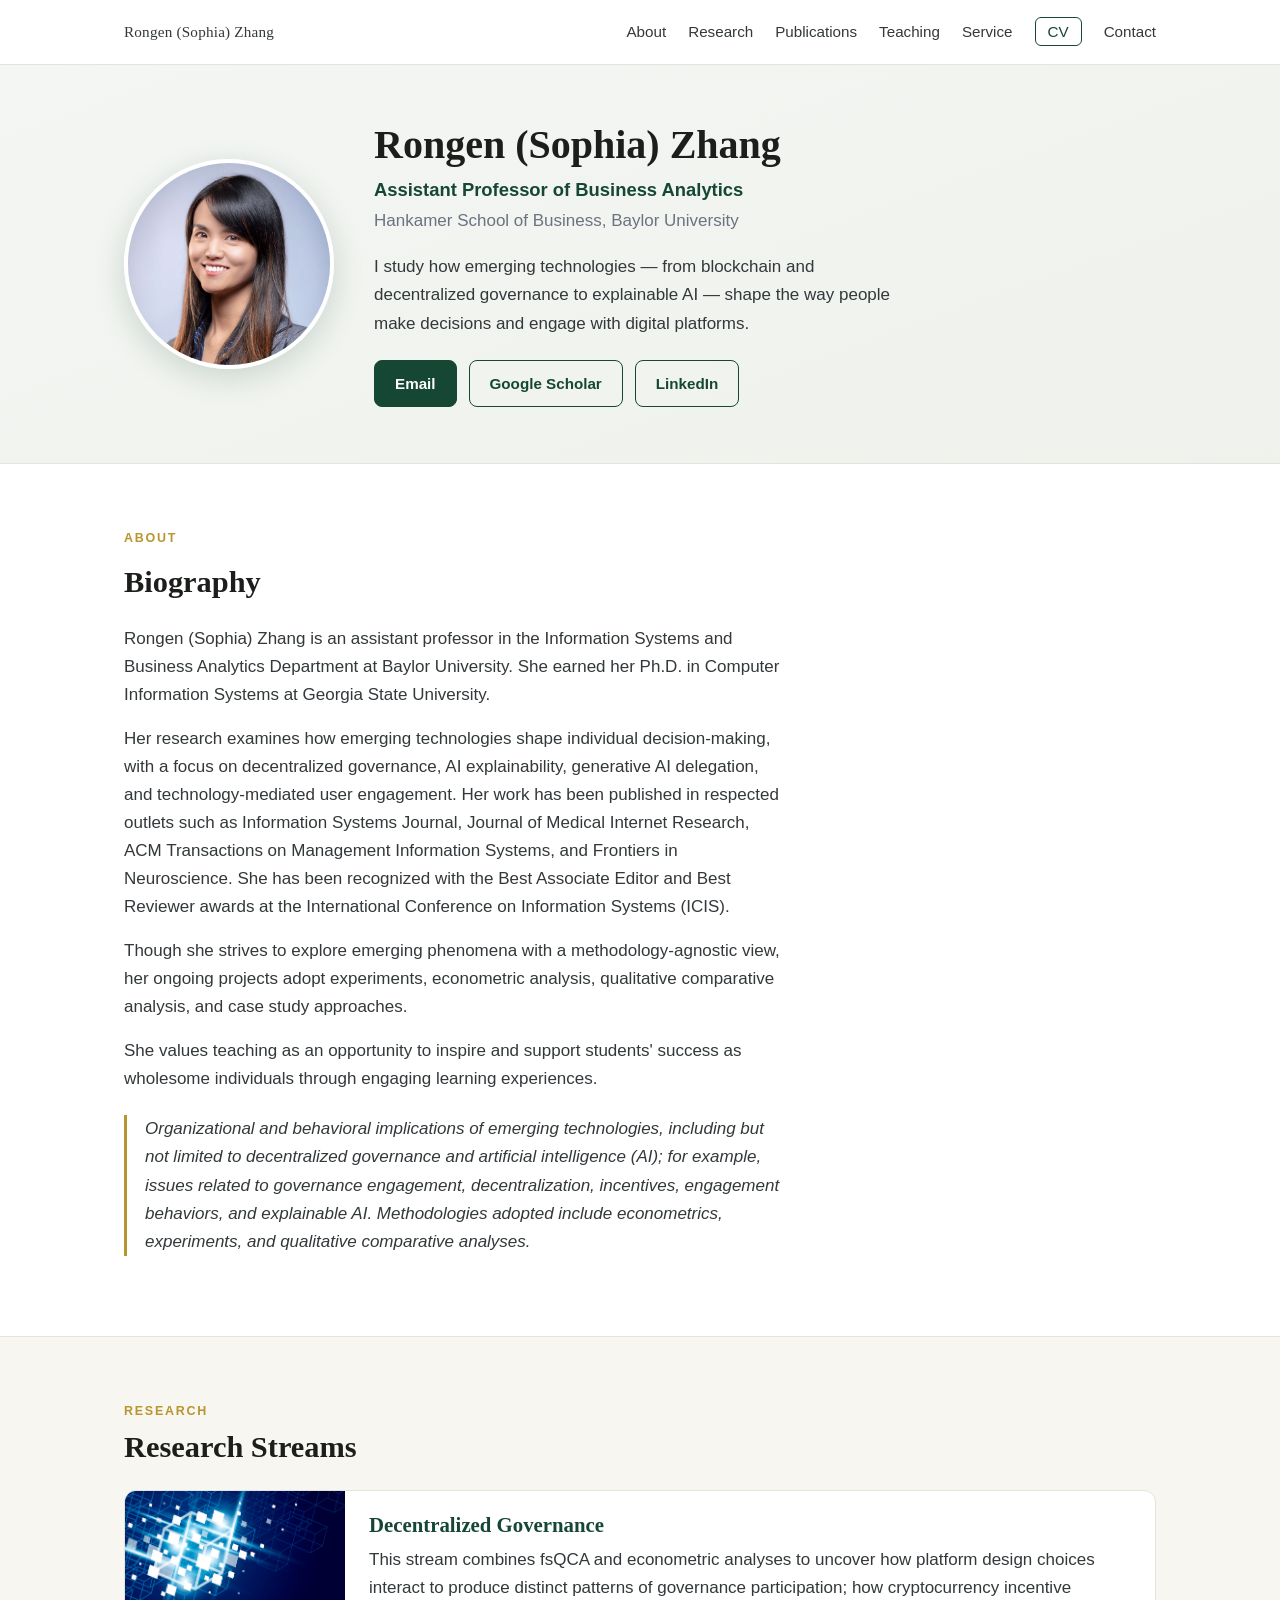
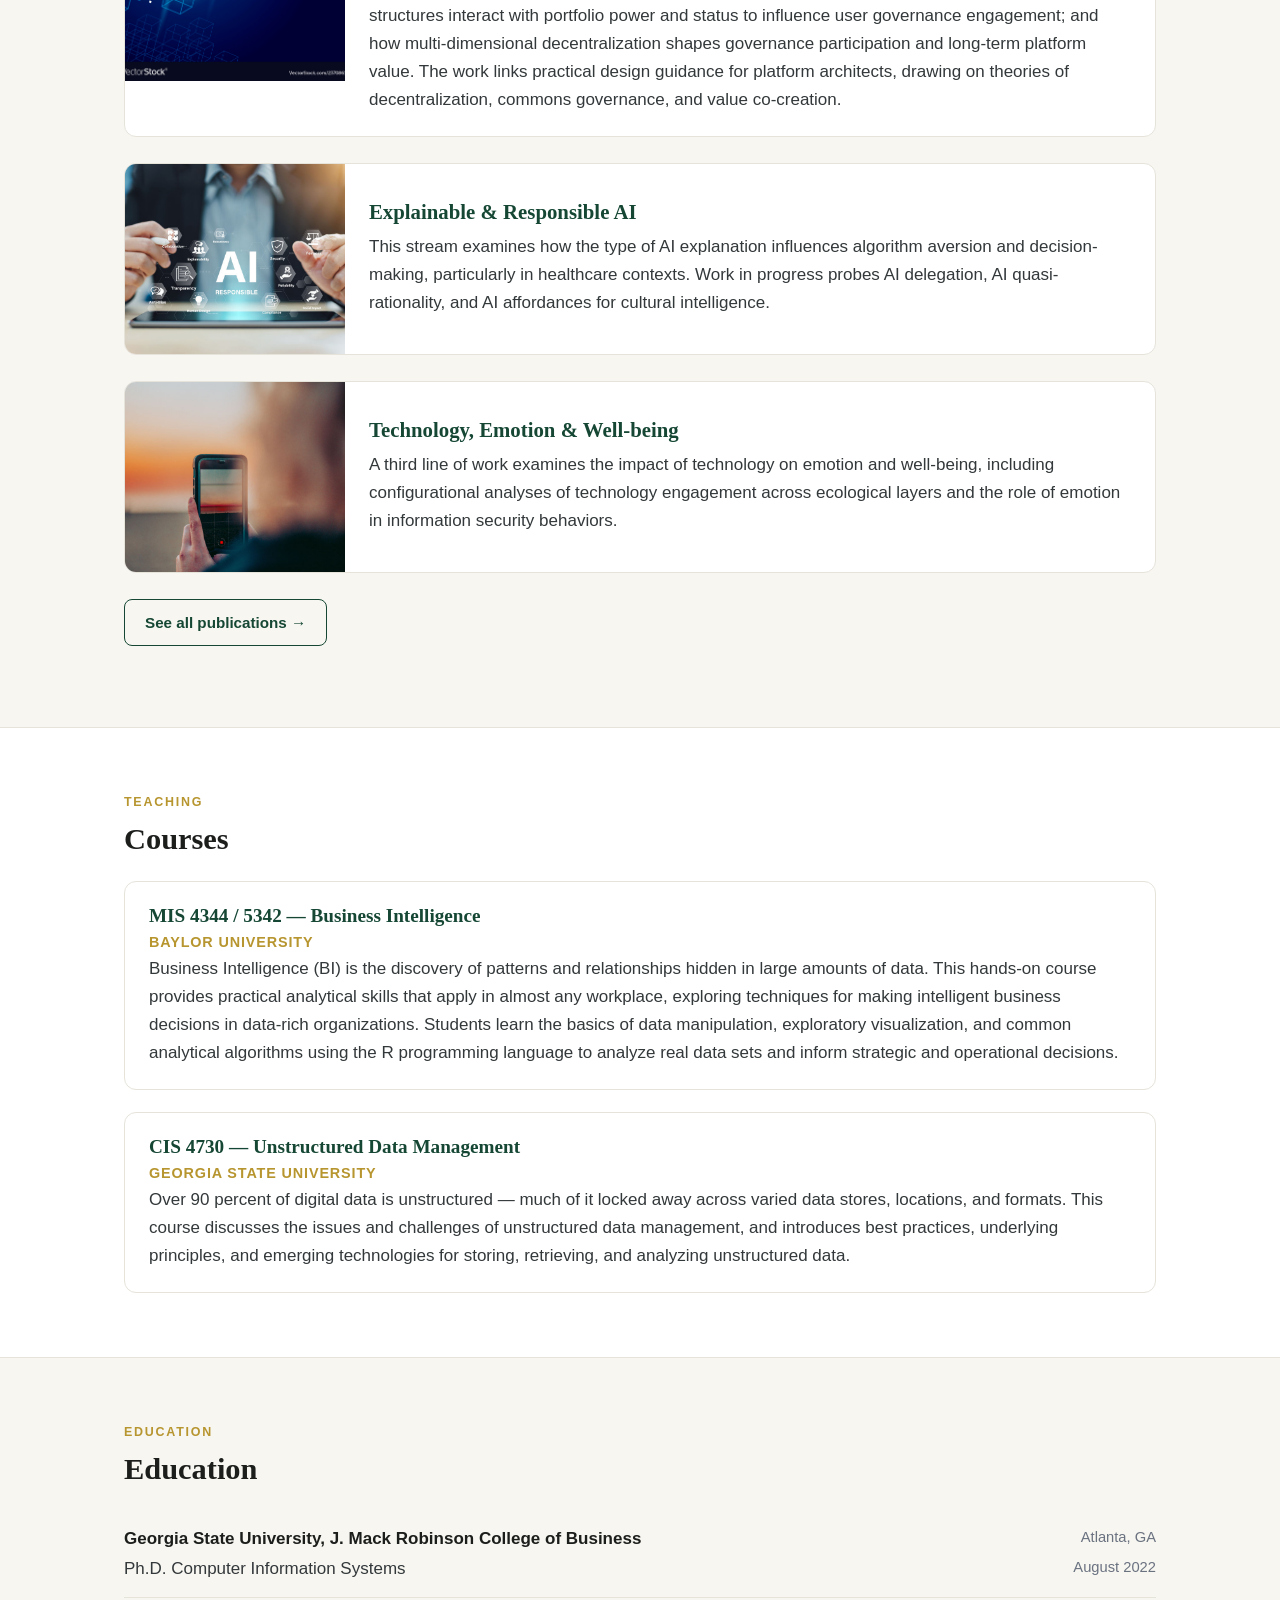
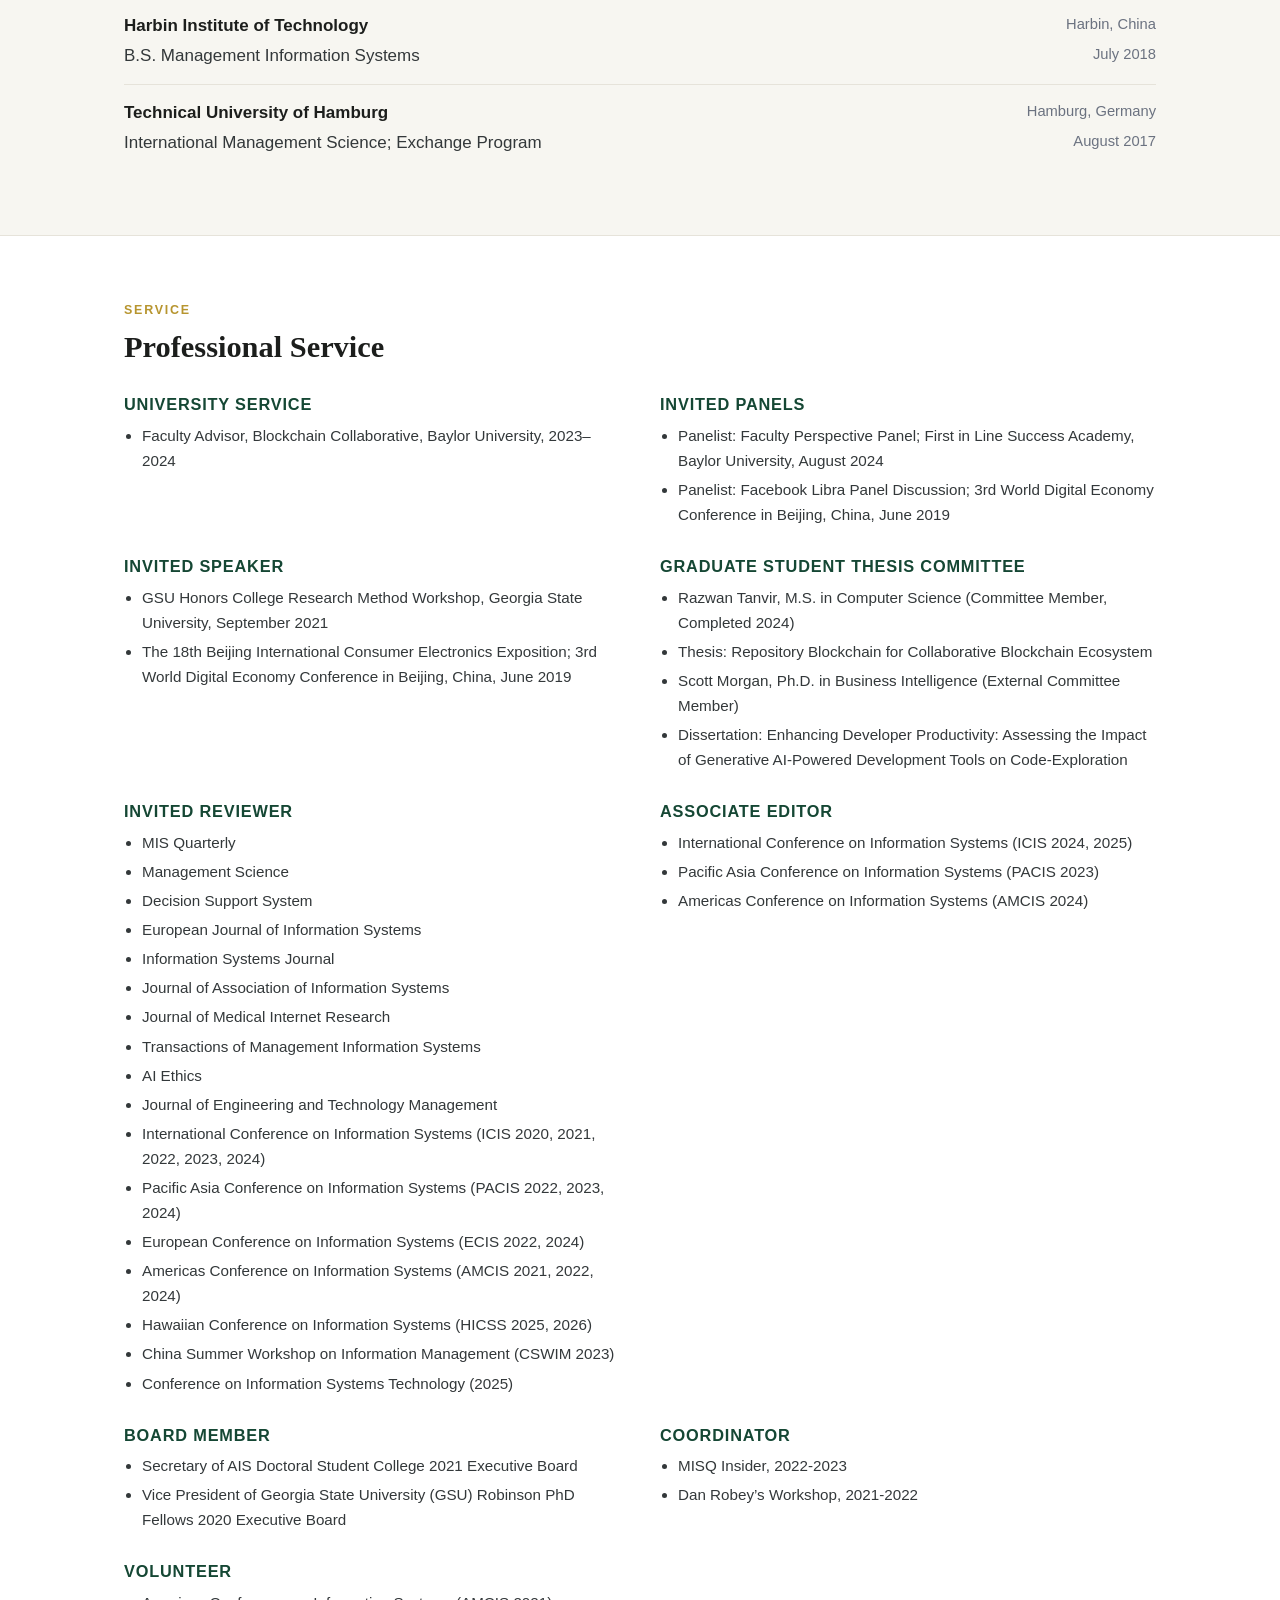
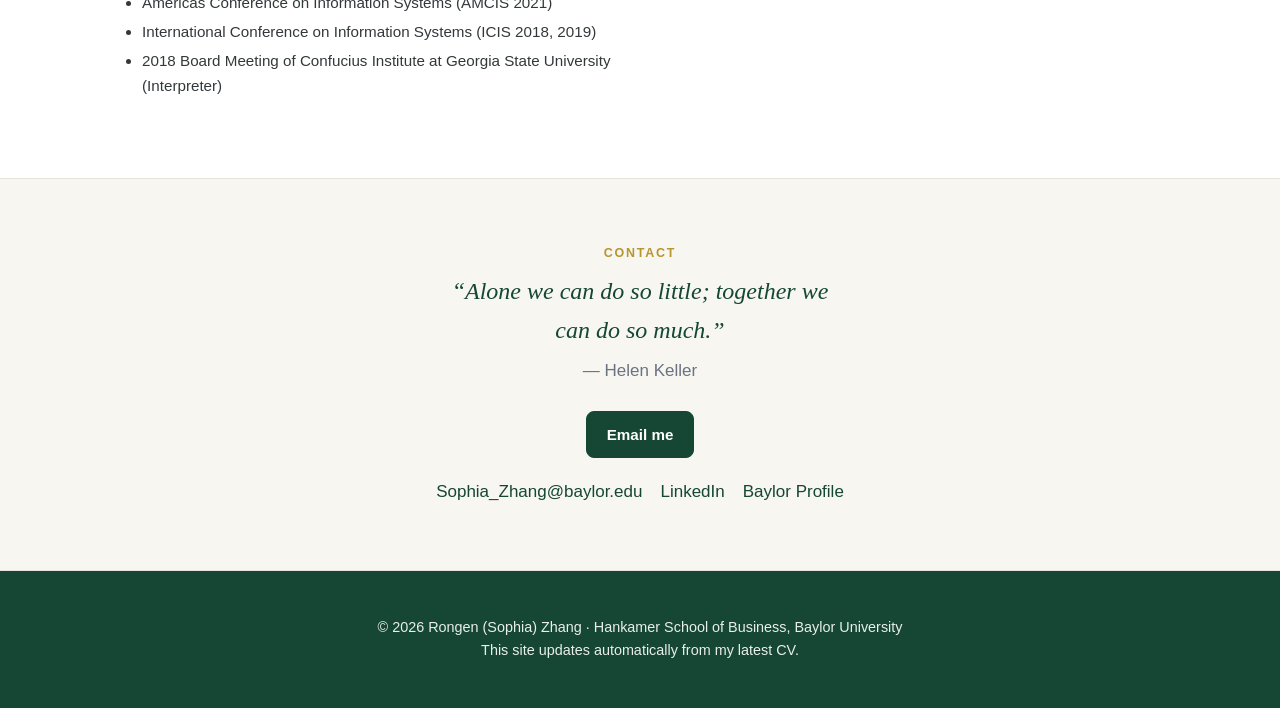
==== commit 172dbcef: "Hero buttons: Email, Google Scholar, LinkedIn; build from July 19 2026 CV (Word PDF)" ====
--- a/docs/index.html
+++ b/docs/index.html
@@ -36,8 +36,8 @@
       <p class="aff">Hankamer School of Business, Baylor University</p>
       <p class="lead">I study how emerging technologies — from blockchain and decentralized governance to explainable AI — shape the way people make decisions and engage with digital platforms.</p>
       <div class="actions">
-        <a class="btn" href="cv.pdf" target="_blank" rel="noopener">Download CV</a>
-        <a class="btn ghost" href="#contact">Contact me</a>
+        <a class="btn" href="mailto:Sophia_Zhang@baylor.edu">Email</a>
+        <a class="btn ghost" href="https://scholar.google.com/citations?user=bMO81LYAAAAJ" target="_blank" rel="noopener">Google Scholar</a>
         <a class="btn ghost" href="https://www.linkedin.com/in/rongen-sophia-zhang/" target="_blank" rel="noopener">LinkedIn</a>
       </div>
     </div>
@@ -91,7 +91,7 @@
       <div class="service"><div class="svc-group"><h3>University Service</h3><ul><li>Faculty Advisor, Blockchain Collaborative, Baylor University, 2023–2024</li></ul></div>
 <div class="svc-group"><h3>Invited Panels</h3><ul><li>Panelist: Faculty Perspective Panel; First in Line Success Academy, Baylor University, August 2024</li><li>Panelist: Facebook Libra Panel Discussion; 3rd World Digital Economy Conference in Beijing, China, June 2019</li></ul></div>
 <div class="svc-group"><h3>Invited Speaker</h3><ul><li>GSU Honors College Research Method Workshop, Georgia State University, September 2021</li><li>The 18th Beijing International Consumer Electronics Exposition; 3rd World Digital Economy Conference in Beijing, China, June 2019</li></ul></div>
-<div class="svc-group"><h3>Graduate Student Thesis Committee</h3><ul><li>Razwan Tanvir, M.S. in Computer Science (Committee Member, Completed 2024)</li><li>Thesis: Repository Blockchain for Collaborative Blockchain Ecosystem</li><li>Scott Morgan, Ph.D. Candidate in Business Intelligence (External Committee Member)</li><li>Dissertation: Enhancing Developer Productivity: Assessing the Impact of Generative AI-Powered Development Tools on Code-Exploration</li></ul></div>
+<div class="svc-group"><h3>Graduate Student Thesis Committee</h3><ul><li>Razwan Tanvir, M.S. in Computer Science (Committee Member, Completed 2024)</li><li>Thesis: Repository Blockchain for Collaborative Blockchain Ecosystem</li><li>Scott Morgan, Ph.D. in Business Intelligence (External Committee Member)</li><li>Dissertation: Enhancing Developer Productivity: Assessing the Impact of Generative AI-Powered Development Tools on Code-Exploration</li></ul></div>
 <div class="svc-group"><h3>Invited Reviewer</h3><ul><li>MIS Quarterly</li><li>Management Science</li><li>Decision Support System</li><li>European Journal of Information Systems</li><li>Information Systems Journal</li><li>Journal of Association of Information Systems</li><li>Journal of Medical Internet Research</li><li>Transactions of Management Information Systems</li><li>AI Ethics</li><li>Journal of Engineering and Technology Management</li><li>International Conference on Information Systems (ICIS 2020, 2021, 2022, 2023, 2024)</li><li>Pacific Asia Conference on Information Systems (PACIS 2022, 2023, 2024)</li><li>European Conference on Information Systems (ECIS 2022, 2024)</li><li>Americas Conference on Information Systems (AMCIS 2021, 2022, 2024)</li><li>Hawaiian Conference on Information Systems (HICSS 2025, 2026)</li><li>China Summer Workshop on Information Management (CSWIM 2023)</li><li>Conference on Information Systems Technology (2025)</li></ul></div>
 <div class="svc-group"><h3>Associate Editor</h3><ul><li>International Conference on Information Systems (ICIS 2024, 2025)</li><li>Pacific Asia Conference on Information Systems (PACIS 2023)</li><li>Americas Conference on Information Systems (AMCIS 2024)</li></ul></div>
 <div class="svc-group"><h3>Board Member</h3><ul><li>Secretary of AIS Doctoral Student College 2021 Executive Board</li><li>Vice President of Georgia State University (GSU) Robinson PhD Fellows 2020 Executive Board</li></ul></div>
